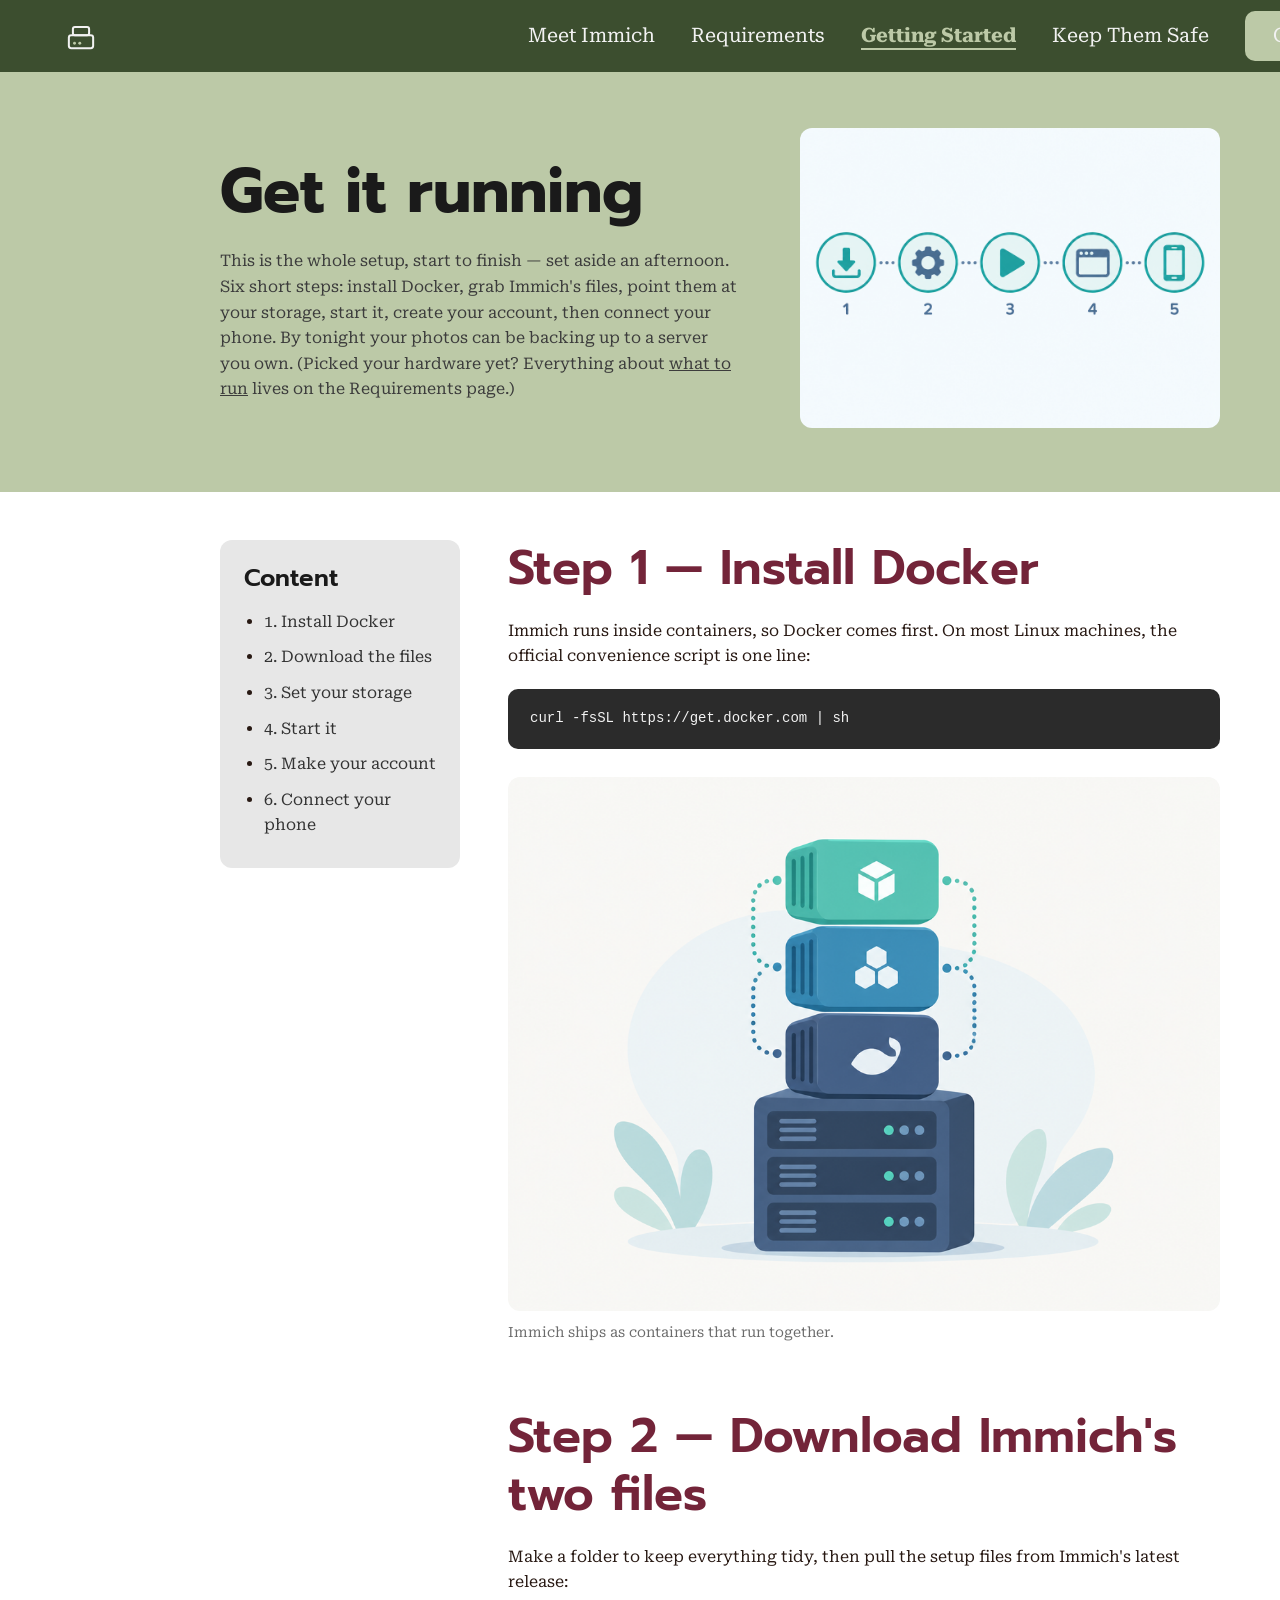
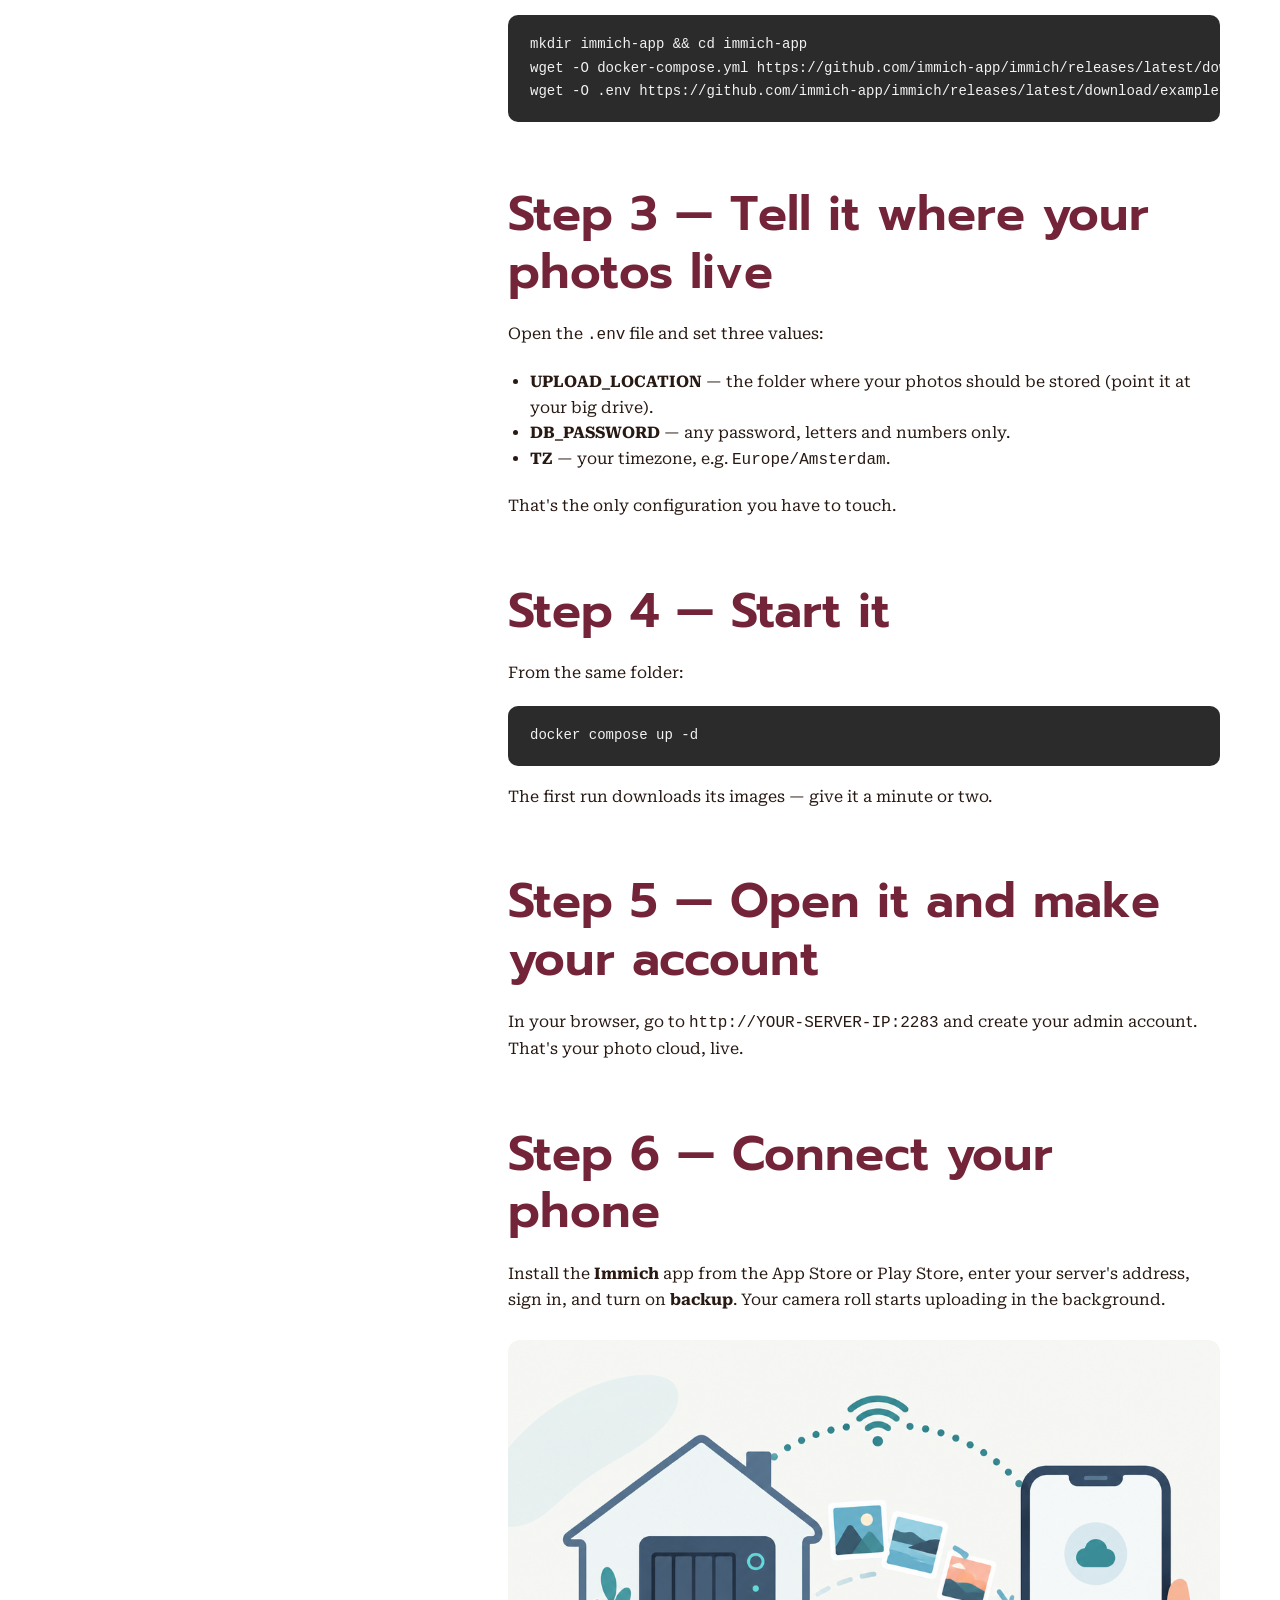
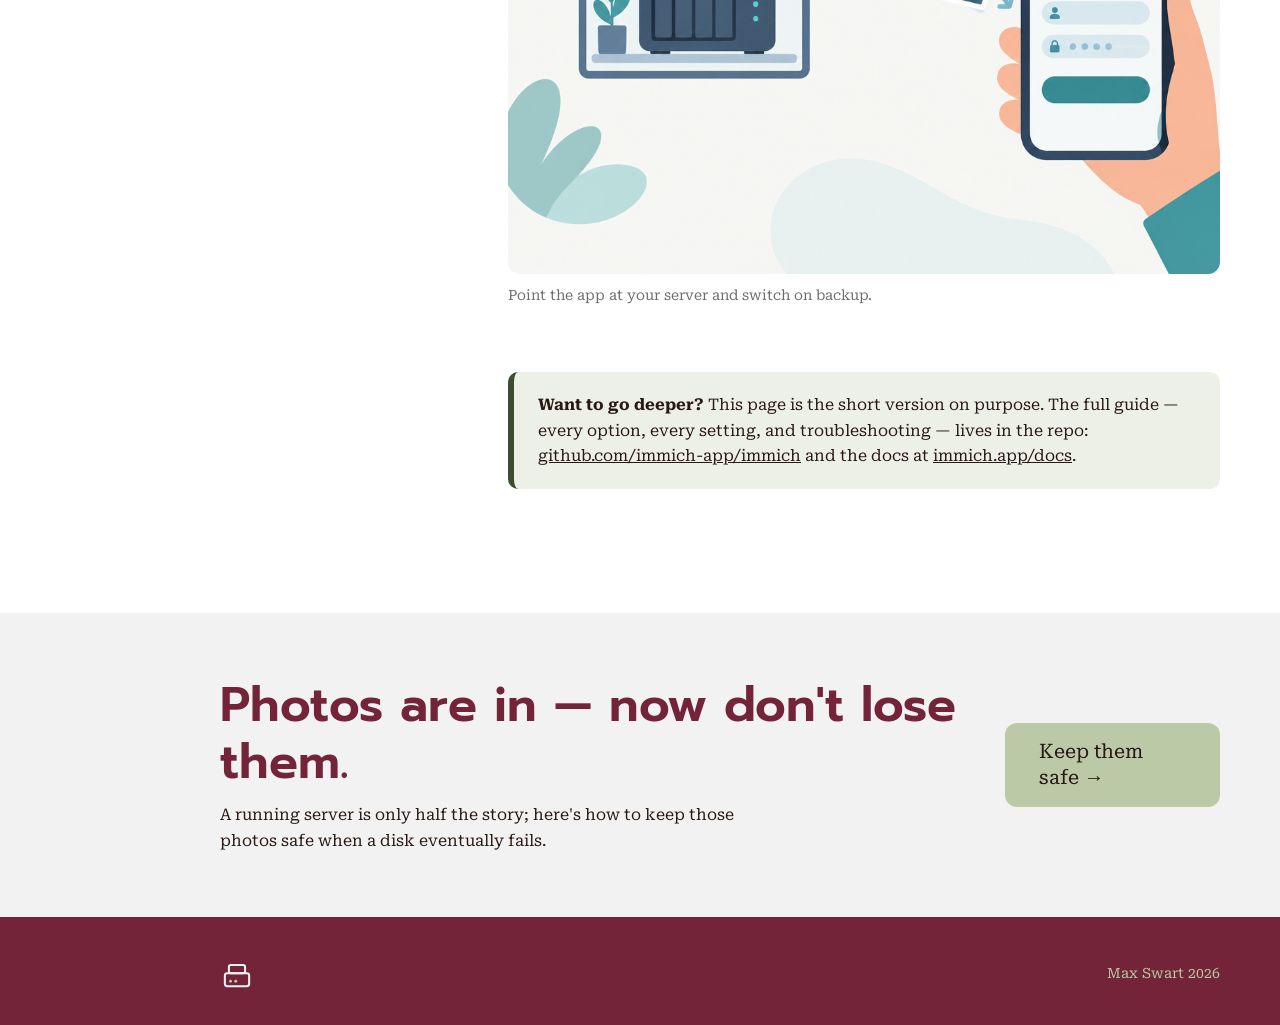
==== getting-started.html @ 0538d4b3 "Host It Yourself: six-page website mockup (HTML + CSS)" ====
<!DOCTYPE html>
<html lang="en">
<head>
  <meta charset="UTF-8" />
  <meta name="viewport" content="width=1440" />
  <title>Getting Started — Host It Yourself</title>
  <link rel="preconnect" href="https://fonts.googleapis.com" />
  <link rel="preconnect" href="https://fonts.gstatic.com" crossorigin />
  <link href="https://fonts.googleapis.com/css2?family=Prompt:ital,wght@0,100;0,200;0,300;0,400;0,500;0,600;0,700;0,800;0,900;1,100;1,200;1,300;1,400;1,500;1,600;1,700;1,800;1,900&display=swap" rel="stylesheet" />
  <link href="https://fonts.googleapis.com/css2?family=Roboto+Serif:ital,opsz,wght@0,8..144,100..900;1,8..144,100..900&display=swap" rel="stylesheet" />
  <link rel="stylesheet" href="style.css" />
</head>
<body>
  <div class="page">

    <!-- ================= HEADER (detail: shorter, dark green) ================= -->
    <header class="site-header detail">
      <div class="header-inner">
        <a class="logo" href="index.html" aria-label="Host It Yourself — home">
          <svg width="34" height="34" viewBox="0 0 42 42" fill="none" aria-hidden="true">
            <rect x="6" y="20" width="30" height="16" rx="3" stroke="#F2F2F2" stroke-width="2.5"/>
            <rect x="11" y="10" width="20" height="10" rx="2.5" stroke="#F2F2F2" stroke-width="2.5"/>
            <circle cx="13" cy="30" r="1.8" fill="#BCC9A7"/>
            <circle cx="19.5" cy="30" r="1.8" fill="#BCC9A7"/>
          </svg>
        </a>
        <nav class="nav" aria-label="Primary">
          <a href="meet-immich.html">Meet Immich</a>
          <a href="requirements.html">Requirements</a>
          <a href="getting-started.html" class="active" aria-current="page">Getting Started</a>
          <a href="keep-them-safe.html">Keep Them Safe</a>
          <a class="btn btn-contact" href="contact.html">Contact</a>
        </nav>
      </div>
    </header>

    <!-- ================= HERO ================= -->
    <section class="detail-hero">
      <div class="detail-hero-inner">
        <div class="detail-hero-text">
          <h1>Get it running</h1>
          <p>This is the whole setup, start to finish — set aside an afternoon. Six short steps: install Docker, grab Immich's files, point them at your storage, start it, create your account, then connect your phone. By tonight your photos can be backing up to a server you own. (Picked your hardware yet? Everything about <a href="requirements.html"><u>what to run</u></a> lives on the Requirements page.)</p>
        </div>
        <div class="detail-hero-media">
          <img src="images/gs-01-step-flow.png" alt="Five numbered steps connected in a row: download, configure, start, open, connect a phone." />
        </div>
      </div>
    </section>

    <!-- ================= BODY: sticky Content + main ================= -->
    <section class="detail-body">
      <div class="detail-body-inner">

        <aside class="toc" aria-label="On this page">
          <p class="toc-title">Content</p>
          <ul>
            <li><a href="#step1">1. Install Docker</a></li>
            <li><a href="#step2">2. Download the files</a></li>
            <li><a href="#step3">3. Set your storage</a></li>
            <li><a href="#step4">4. Start it</a></li>
            <li><a href="#step5">5. Make your account</a></li>
            <li><a href="#step6">6. Connect your phone</a></li>
          </ul>
        </aside>

        <div class="content">
          <section id="step1">
            <h2>Step 1 — Install Docker</h2>
            <p>Immich runs inside containers, so Docker comes first. On most Linux machines, the official convenience script is one line:</p>
            <pre><code>curl -fsSL https://get.docker.com | sh</code></pre>
            <figure class="figure">
              <img src="images/gs-02-containers.png" alt="A stack of container boxes running on top of a server." />
              <figcaption>Immich ships as containers that run together.</figcaption>
            </figure>
          </section>

          <section id="step2">
            <h2>Step 2 — Download Immich's two files</h2>
            <p>Make a folder to keep everything tidy, then pull the setup files from Immich's latest release:</p>
            <pre><code>mkdir immich-app &amp;&amp; cd immich-app
wget -O docker-compose.yml https://github.com/immich-app/immich/releases/latest/download/docker-compose.yml
wget -O .env https://github.com/immich-app/immich/releases/latest/download/example.env</code></pre>
          </section>

          <section id="step3">
            <h2>Step 3 — Tell it where your photos live</h2>
            <p>Open the <code>.env</code> file and set three values:</p>
            <ul style="margin:0 0 20px 22px;">
              <li><strong>UPLOAD_LOCATION</strong> — the folder where your photos should be stored (point it at your big drive).</li>
              <li><strong>DB_PASSWORD</strong> — any password, letters and numbers only.</li>
              <li><strong>TZ</strong> — your timezone, e.g. <code>Europe/Amsterdam</code>.</li>
            </ul>
            <p>That's the only configuration you have to touch.</p>
          </section>

          <section id="step4">
            <h2>Step 4 — Start it</h2>
            <p>From the same folder:</p>
            <pre><code>docker compose up -d</code></pre>
            <p>The first run downloads its images — give it a minute or two.</p>
          </section>

          <section id="step5">
            <h2>Step 5 — Open it and make your account</h2>
            <p>In your browser, go to <code>http://YOUR-SERVER-IP:2283</code> and create your admin account. That's your photo cloud, live.</p>
          </section>

          <section id="step6">
            <h2>Step 6 — Connect your phone</h2>
            <p>Install the <strong>Immich</strong> app from the App Store or Play Store, enter your server's address, sign in, and turn on <strong>backup</strong>. Your camera roll starts uploading in the background.</p>
            <figure class="figure">
              <img src="images/gs-03-connect-phone.png" alt="A phone logging in to a home server, with photos syncing back to the phone." />
              <figcaption>Point the app at your server and switch on backup.</figcaption>
            </figure>
          </section>

          <div class="callout">
            <p><strong>Want to go deeper?</strong> This page is the short version on purpose. The full guide — every option, every setting, and troubleshooting — lives in the repo: <a href="https://github.com/immich-app/immich"><u>github.com/immich-app/immich</u></a> and the docs at <a href="https://immich.app/docs"><u>immich.app/docs</u></a>.</p>
          </div>
        </div>

      </div>
    </section>

    <!-- ================= CLOSING CTA ================= -->
    <section class="cta-band">
      <div class="cta-band-inner">
        <div>
          <h2>Photos are in — now don't lose them.</h2>
          <p>A running server is only half the story; here's how to keep those photos safe when a disk eventually fails.</p>
        </div>
        <a class="btn btn-primary" href="keep-them-safe.html">Keep them safe →</a>
      </div>
    </section>

    <!-- ================= FOOTER ================= -->
    <footer class="site-footer">
      <div class="footer-inner">
        <a class="logo" href="index.html" aria-label="Host It Yourself — home">
          <svg width="34" height="34" viewBox="0 0 42 42" fill="none" aria-hidden="true">
            <rect x="6" y="20" width="30" height="16" rx="3" stroke="#F2F2F2" stroke-width="2.5"/>
            <rect x="11" y="10" width="20" height="10" rx="2.5" stroke="#F2F2F2" stroke-width="2.5"/>
            <circle cx="13" cy="30" r="1.8" fill="#BCC9A7"/>
            <circle cx="19.5" cy="30" r="1.8" fill="#BCC9A7"/>
          </svg>
        </a>
        <p class="small footer-copy">Max Swart 2026</p>
      </div>
    </footer>

  </div>
</body>
</html>
---- style.css ----
/* =========================================================================
   Host It Yourself — site styles
   Desktop only · fixed 1440px · NOT responsive (by request)
   Palette from Max's Figma mockup · Fonts: Prompt (headings) + Roboto Serif
   ========================================================================= */

:root {
  --primary:        #732439; /* Primary Colour          — hero, footer             */
  --secondary:      #3C4E2F; /* Secondary Colour        — dark band, detail header  */
  --text-secondary: #BCC9A7; /* Text Secondary Colour   — buttons, sage hero band   */
  --bg:             #F2F2F2; /* Background Colour                                  */
  --bright-text:    #734636; /* Bright Text Colour                                 */
  --text:           #281913; /* Text Colour                                        */

  --sage:           #BCC9A7; /* detail-page hero band (from Max's example)         */
  --ink:            #1A1A1A;

  --font-head: "Prompt", sans-serif;
  --font-body: "Roboto Serif", serif;
}

* { box-sizing: border-box; margin: 0; padding: 0; }

html { font-size: 16px; }

body {
  background: var(--bg);
  color: var(--text);
  font-family: var(--font-body);
  font-size: 16px;
  line-height: 160%;
  -webkit-font-smoothing: antialiased;
}

.page { width: 1440px; margin: 0 auto; background: var(--bg); }

/* ---------- Type scale (exactly as specified) ---------- */
h1 { font-family: var(--font-head); font-size: 3.875rem; line-height: 120%; font-weight: 700; }
h2 { font-family: var(--font-head); font-size: 3rem;     line-height: 120%; font-weight: 600; }
h3 { font-family: var(--font-head); font-size: 2.5rem;   line-height: 120%; font-weight: 600; }

.small { font-size: 0.875rem; line-height: 170%; }
.large { font-size: 20px;     line-height: 160%; }
p      { font-size: 16px;     line-height: 160%; }

a { text-decoration: none; color: inherit; }
img { display: block; }

/* ---------- Buttons ---------- */
.btn {
  display: inline-block;
  font-family: var(--font-body);
  border-radius: 10px;
  transition: opacity .15s ease;
}
.btn:hover { opacity: .88; }

.btn-contact {
  background: var(--text-secondary);
  color: var(--text);
  font-size: 20px;
  padding: 12px 28px;
}

.btn-primary {
  background: var(--text-secondary);
  color: var(--text);
  font-size: 20px;
  padding: 16px 34px;
  border-radius: 12px;
}

/* ================= HEADER ================= */
.site-header { background: var(--primary); }
.header-inner {
  height: 112px;
  padding: 0 64px;
  display: flex;
  align-items: center;
  justify-content: space-between;
}
.logo { display: flex; align-items: center; }

.nav { display: flex; align-items: center; gap: 36px; }
.nav a {
  color: #F2F2F2;
  font-family: var(--font-body);
  font-size: 20px;
}
.nav a:not(.btn):hover { color: var(--text-secondary); }
.nav a.active {
  color: var(--text-secondary);
  font-weight: 700;
  text-decoration: underline;
  text-underline-offset: 6px;
}

/* --- Detail-page header: shorter + a different colour --- */
.site-header.detail { background: var(--secondary); }
.site-header.detail .header-inner { height: 72px; }
.site-header.detail .nav a.active { color: var(--sage); }

/* ================= HOMEPAGE HERO ================= */
.hero { background: var(--primary); padding: 80px 0 96px; }
.hero-inner {
  width: 1000px;
  margin: 0 auto;
  display: flex;
  align-items: center;
  gap: 72px;
}
.hero-text { flex: 1 1 auto; }
.hero h1 { color: #FFFFFF; margin-bottom: 28px; }
.hero-lead {
  color: #EDE6E6;
  font-size: 20px;
  line-height: 160%;
  max-width: 560px;
  margin-bottom: 40px;
}
.hero-media { flex: 0 0 400px; }
.hero-media img {
  width: 400px;
  height: 380px;
  object-fit: cover;
  border-radius: 16px;
}

/* ================= DETAIL-PAGE HERO ================= */
.detail-hero { background: var(--sage); padding: 56px 0 64px; }
.detail-hero-inner {
  width: 1000px;
  margin: 0 auto;
  display: flex;
  align-items: center;
  gap: 56px;
}
.detail-hero-text { flex: 1 1 auto; }
.detail-hero h1 { color: var(--ink); margin-bottom: 20px; }
.detail-hero p {
  color: #3C3C3C;
  font-size: 16px;
  line-height: 160%;
  max-width: 520px;
}
.detail-hero-media { flex: 0 0 420px; }
.detail-hero-media img {
  width: 420px;
  height: 300px;
  object-fit: cover;
  border-radius: 12px;
}

/* ================= GENERIC SECTIONS ================= */
.section { padding: 96px 0; }
.section-inner { width: 1000px; margin: 0 auto; }

.section-light { background: var(--bg); }
.section-light h2 { color: var(--primary); margin-bottom: 28px; }
.section-light p  { color: var(--text); }

.section-dark { background: var(--secondary); }
.section-dark h2 { color: #F2F2F2; margin-bottom: 28px; }
.section-dark p  { color: #E7EADD; }

.section-bg { background: var(--bg); }

.center { text-align: center; margin-bottom: 56px; }

/* two-column (alternating rows) */
.two-col { display: flex; align-items: center; gap: 72px; }
.two-col .col-text { flex: 1 1 auto; }
.two-col .col-media { flex: 0 0 400px; }
.two-col .col-media img {
  width: 400px;
  height: 320px;
  object-fit: cover;
  border-radius: 16px;
}

/* ================= TRUST STRIP ================= */
.trust-strip { background: var(--primary); color: var(--text-secondary); }
.trust-inner {
  width: 1000px;
  margin: 0 auto;
  padding: 28px 0;
  display: flex;
  align-items: center;
  justify-content: center;
  gap: 20px;
  font-size: 20px;
  line-height: 160%;
}
.trust-inner .dot { color: var(--text-secondary); opacity: .6; }

/* ================= JOURNEY CARDS (home) ================= */
/* equal-width cards, horizontally scrollable inside their container */
.journey {
  display: flex;
  gap: 24px;
  overflow-x: auto;
  scroll-snap-type: x mandatory;
  padding-bottom: 12px;
}
.journey::-webkit-scrollbar { height: 8px; }
.journey::-webkit-scrollbar-thumb { background: #C9C9C9; border-radius: 8px; }

.card {
  flex: 0 0 300px;
  width: 300px;
  scroll-snap-align: start;
  background: #FFFFFF;
  border: 1px solid #E3E3E3;
  border-radius: 16px;
  padding: 28px 24px 24px;
  display: flex;
  flex-direction: column;
  transition: transform .15s ease, box-shadow .15s ease;
}
.card:hover { transform: translateY(-4px); box-shadow: 0 10px 26px rgba(40,25,19,.12); }
.card h3 { color: var(--primary); }
.card-q {
  font-family: var(--font-body);
  color: var(--bright-text);
  font-size: 16px;
  line-height: 160%;
  margin: 8px 0 12px;
}
.card .small { color: var(--text); flex: 1 1 auto; }
.card-link { margin-top: 16px; color: var(--secondary); font-size: 16px; line-height: 160%; font-weight: 600; }

/* ================= DETAIL-PAGE BODY (sticky TOC) ================= */
.detail-body { background: #FFFFFF; padding: 48px 0 96px; }
.detail-body-inner {
  width: 1000px;
  margin: 0 auto;
  display: flex;
  align-items: flex-start;
  gap: 48px;
}

.toc {
  flex: 0 0 240px;
  position: sticky;          /* stays on the page while the content scrolls */
  top: 32px;
  background: #E7E7E7;
  border-radius: 12px;
  padding: 24px 24px 20px;
}
.toc-title {
  font-family: var(--font-head);
  font-size: 1.5rem;
  line-height: 120%;
  font-weight: 600;
  color: var(--ink);
  margin-bottom: 16px;
}
.toc ul { list-style: disc; padding-left: 20px; }
.toc li { margin-bottom: 10px; }
.toc a { font-size: 16px; line-height: 160%; color: #333333; }
.toc a:hover { color: var(--primary); text-decoration: underline; }

.content { flex: 1 1 auto; min-width: 0; }
.content section { margin-bottom: 64px; scroll-margin-top: 32px; }
.content h2 { color: var(--primary); margin-bottom: 20px; }
.content p { color: var(--text); margin-bottom: 20px; }
.content .figure { margin: 28px 0; }
.content .figure img { width: 100%; height: auto; border-radius: 12px; }
.content .figure figcaption {
  font-size: 0.875rem;
  line-height: 170%;
  color: #6B6B6B;
  margin-top: 10px;
}

/* code blocks (Getting Started) */
.content pre {
  background: #2B2B2B;
  color: #F2F2F2;
  font-family: "SFMono-Regular", Menlo, Consolas, monospace;
  font-size: 0.875rem;
  line-height: 170%;
  padding: 18px 22px;
  border-radius: 10px;
  overflow-x: auto;
  margin: 18px 0;
}
.content code { font-family: "SFMono-Regular", Menlo, Consolas, monospace; }

/* callout / aside */
.callout {
  background: #EDF0E6;
  border-left: 6px solid var(--secondary);
  border-radius: 10px;
  padding: 20px 24px;
  margin: 28px 0;
}
.callout p { margin-bottom: 0; }

/* closing CTA band */
.cta-band { background: var(--bg); padding: 64px 0; }
.cta-band-inner {
  width: 1000px;
  margin: 0 auto;
  display: flex;
  align-items: center;
  justify-content: space-between;
  gap: 40px;
}
.cta-band h2 { color: var(--primary); margin-bottom: 10px; }
.cta-band p { color: var(--text); max-width: 560px; }

/* ================= FOOTER ================= */
.site-footer { background: var(--primary); }
.footer-inner {
  width: 1000px;
  margin: 0 auto;
  padding: 40px 0;
  display: flex;
  align-items: center;
  justify-content: space-between;
}
.footer-copy { color: var(--text-secondary); }
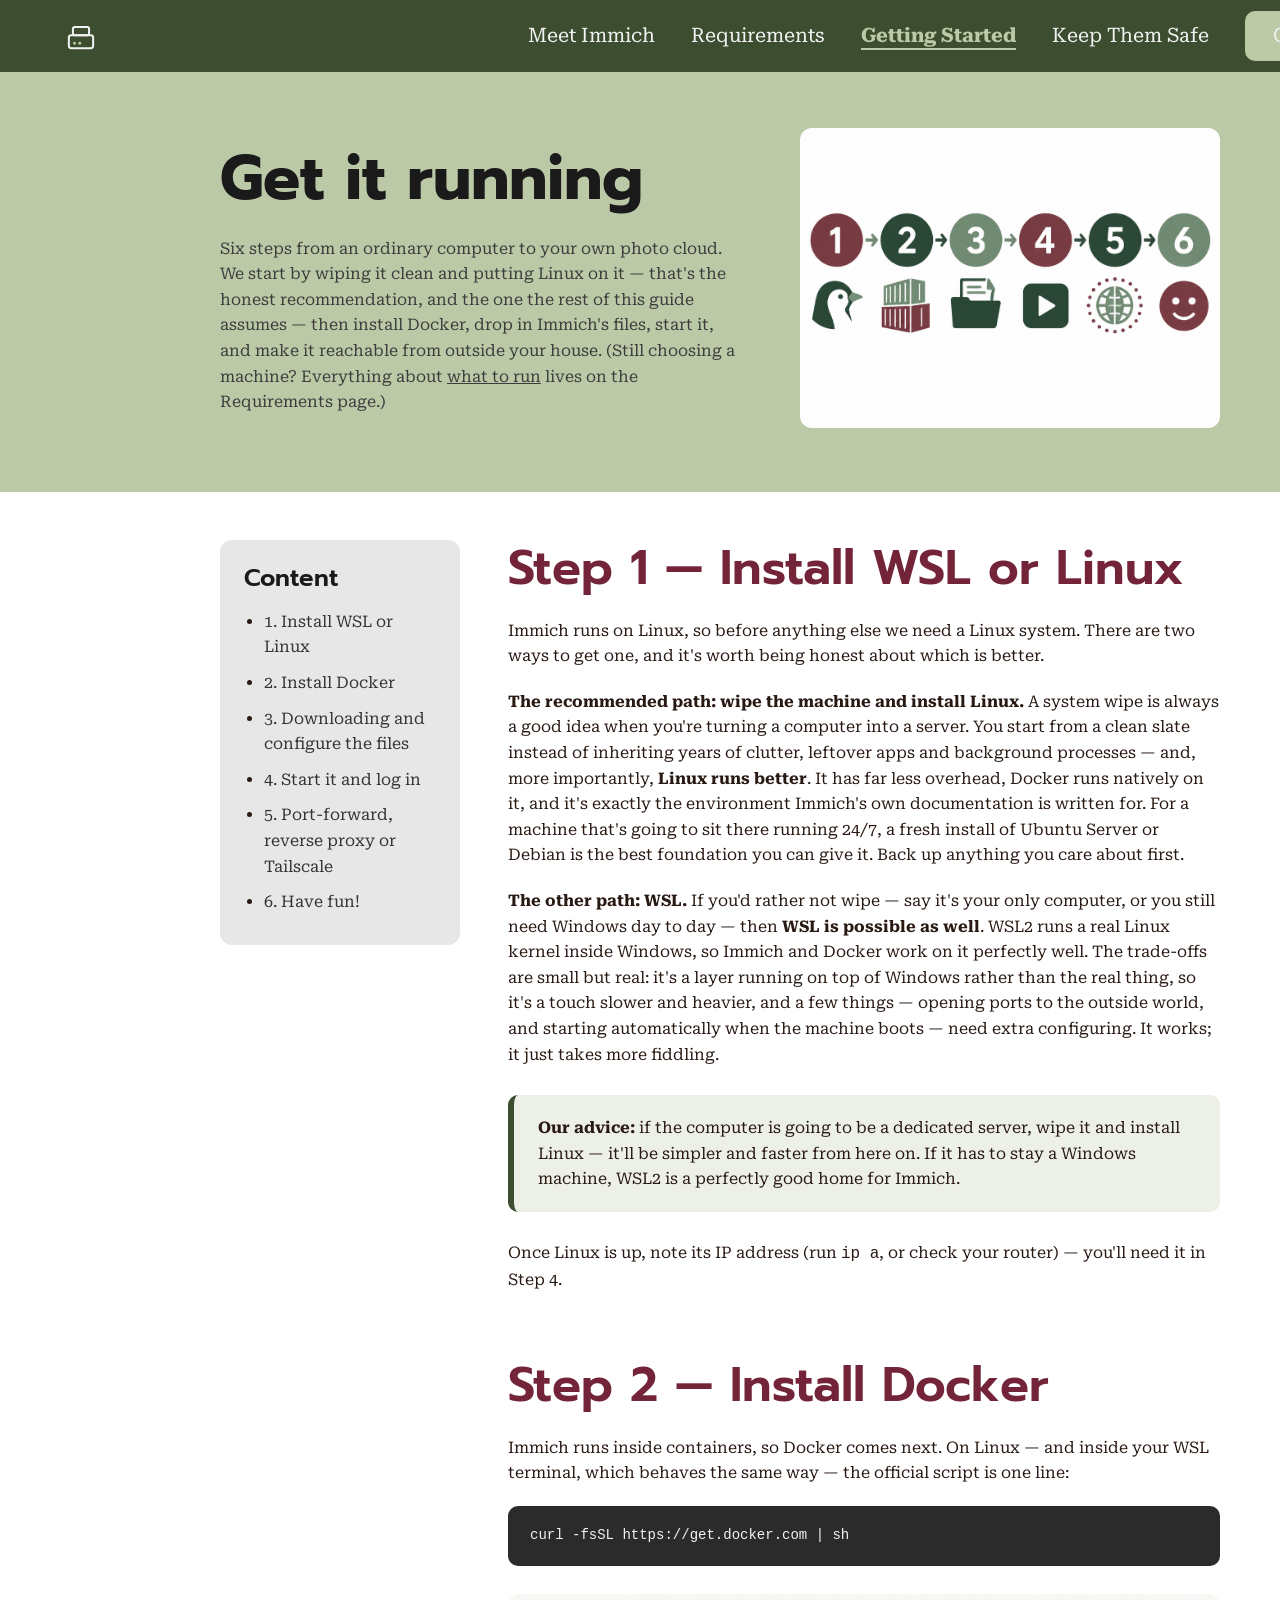
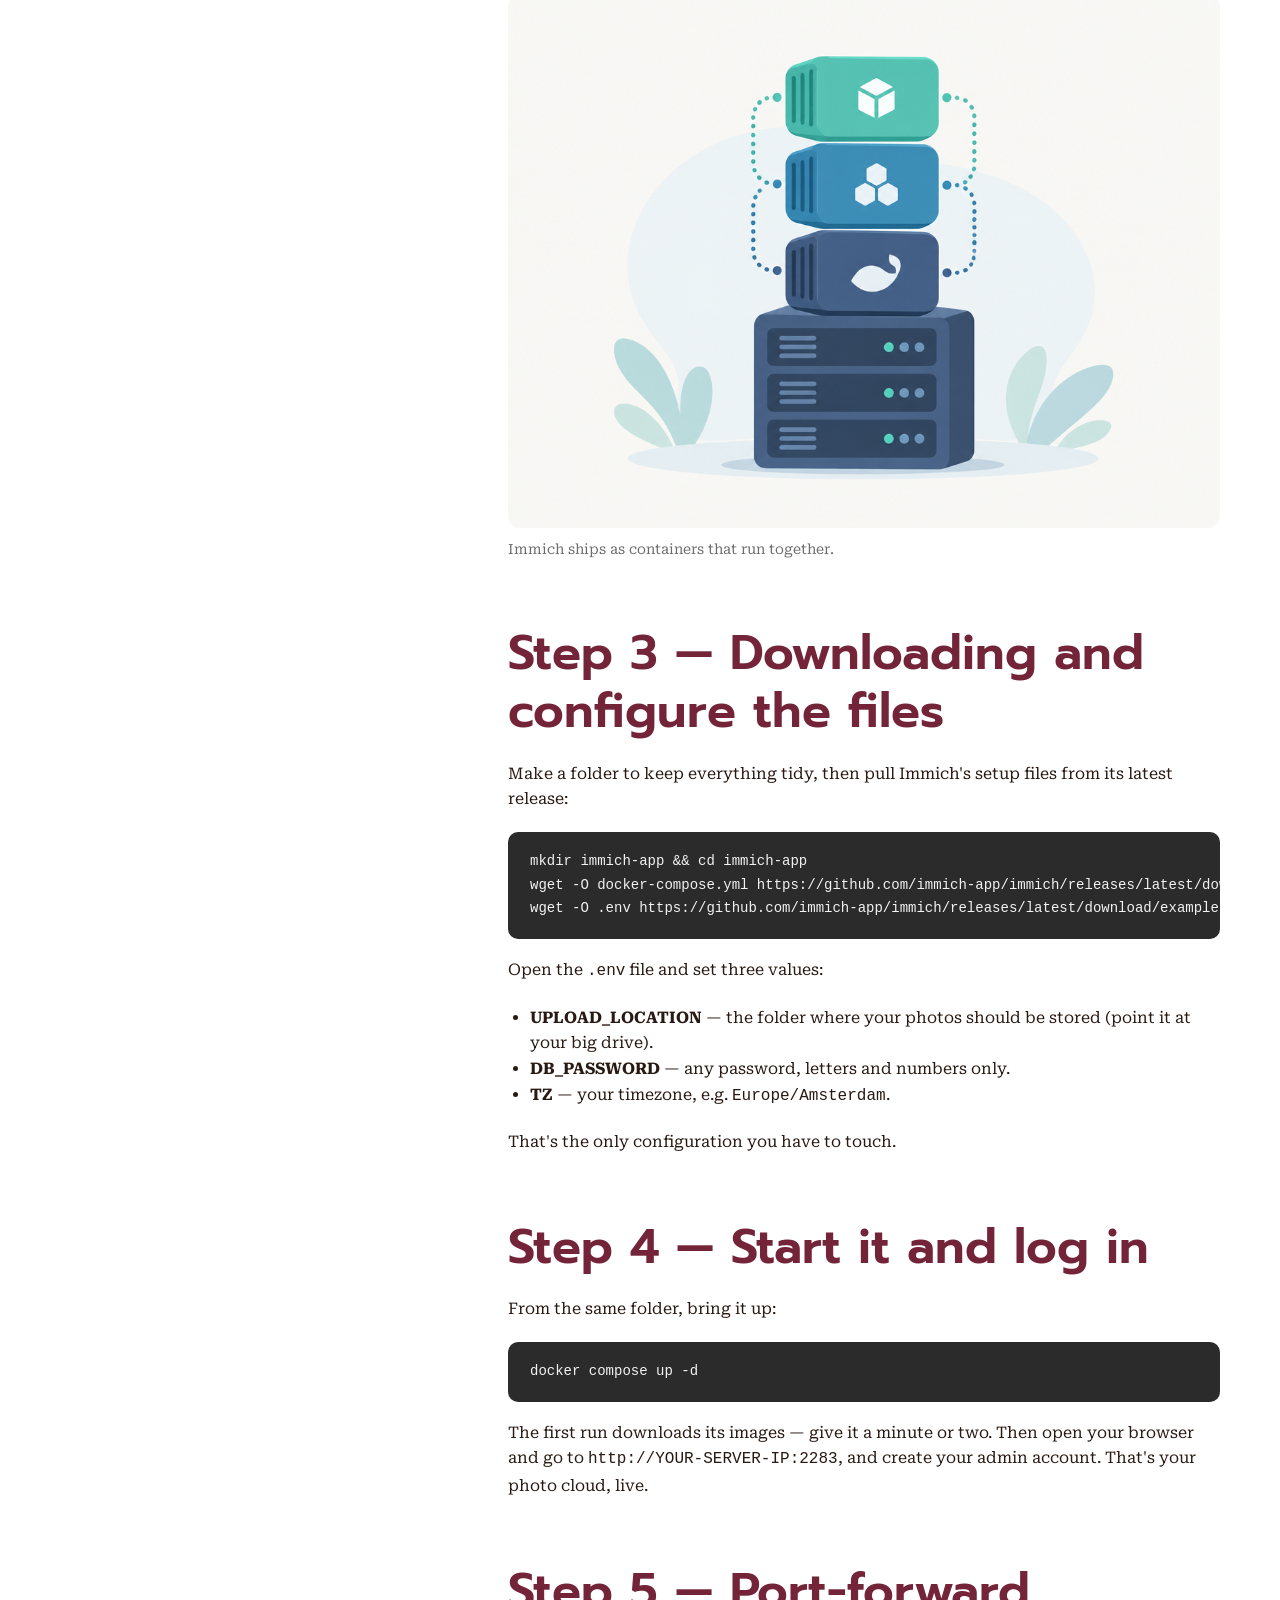
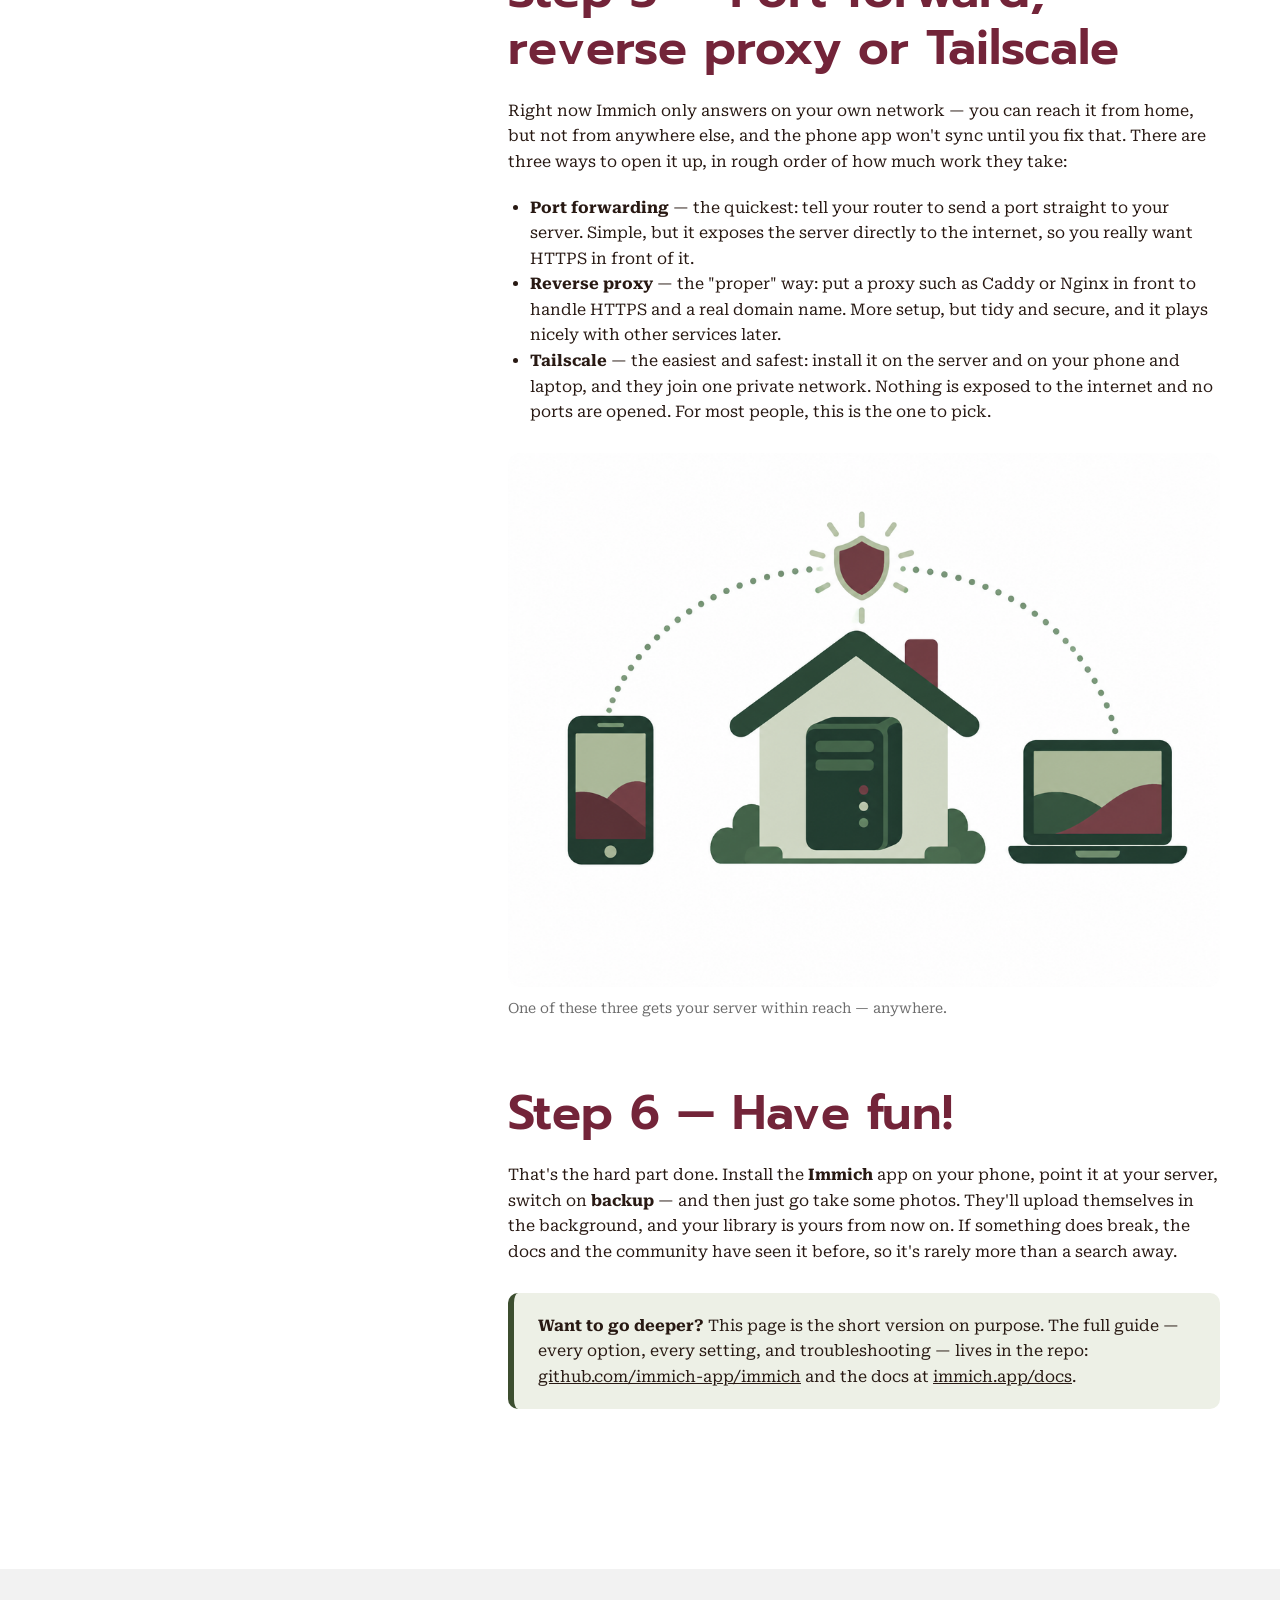
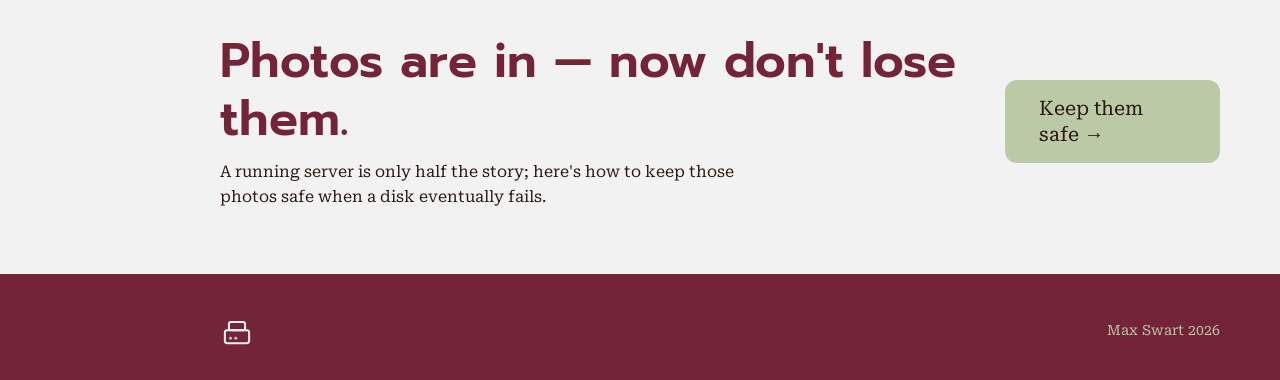
==== commit 21f8b6ca: "Getting Started: restructure into six steps (WSL/Linux, Docker, files, start, remote access, have fu" ====
--- a/getting-started.html
+++ b/getting-started.html
@@ -39,10 +39,10 @@
       <div class="detail-hero-inner">
         <div class="detail-hero-text">
           <h1>Get it running</h1>
-          <p>This is the whole setup, start to finish — set aside an afternoon. Six short steps: install Docker, grab Immich's files, point them at your storage, start it, create your account, then connect your phone. By tonight your photos can be backing up to a server you own. (Picked your hardware yet? Everything about <a href="requirements.html"><u>what to run</u></a> lives on the Requirements page.)</p>
+          <p>Six steps from an ordinary computer to your own photo cloud. We start by wiping it clean and putting Linux on it — that's the honest recommendation, and the one the rest of this guide assumes — then install Docker, drop in Immich's files, start it, and make it reachable from outside your house. (Still choosing a machine? Everything about <a href="requirements.html"><u>what to run</u></a> lives on the Requirements page.)</p>
         </div>
         <div class="detail-hero-media">
-          <img src="images/gs-01-step-flow.png" alt="Five numbered steps connected in a row: download, configure, start, open, connect a phone." />
+          <img src="images/gs-01-step-flow.png" alt="Six numbered steps in a row, each with an icon: Linux, containers, files, play, a globe, and a smiley face." />
         </div>
       </div>
     </section>
@@ -54,19 +54,31 @@
         <aside class="toc" aria-label="On this page">
           <p class="toc-title">Content</p>
           <ul>
-            <li><a href="#step1">1. Install Docker</a></li>
-            <li><a href="#step2">2. Download the files</a></li>
-            <li><a href="#step3">3. Set your storage</a></li>
-            <li><a href="#step4">4. Start it</a></li>
-            <li><a href="#step5">5. Make your account</a></li>
-            <li><a href="#step6">6. Connect your phone</a></li>
+            <li><a href="#step1">1. Install WSL or Linux</a></li>
+            <li><a href="#step2">2. Install Docker</a></li>
+            <li><a href="#step3">3. Downloading and configure the files</a></li>
+            <li><a href="#step4">4. Start it and log in</a></li>
+            <li><a href="#step5">5. Port-forward, reverse proxy or Tailscale</a></li>
+            <li><a href="#step6">6. Have fun!</a></li>
           </ul>
         </aside>
 
         <div class="content">
+
           <section id="step1">
-            <h2>Step 1 — Install Docker</h2>
-            <p>Immich runs inside containers, so Docker comes first. On most Linux machines, the official convenience script is one line:</p>
+            <h2>Step 1 — Install WSL or Linux</h2>
+            <p>Immich runs on Linux, so before anything else we need a Linux system. There are two ways to get one, and it's worth being honest about which is better.</p>
+            <p><strong>The recommended path: wipe the machine and install Linux.</strong> A system wipe is always a good idea when you're turning a computer into a server. You start from a clean slate instead of inheriting years of clutter, leftover apps and background processes — and, more importantly, <strong>Linux runs better</strong>. It has far less overhead, Docker runs natively on it, and it's exactly the environment Immich's own documentation is written for. For a machine that's going to sit there running 24/7, a fresh install of Ubuntu Server or Debian is the best foundation you can give it. Back up anything you care about first.</p>
+            <p><strong>The other path: WSL.</strong> If you'd rather not wipe — say it's your only computer, or you still need Windows day to day — then <strong>WSL is possible as well</strong>. WSL2 runs a real Linux kernel inside Windows, so Immich and Docker work on it perfectly well. The trade-offs are small but real: it's a layer running on top of Windows rather than the real thing, so it's a touch slower and heavier, and a few things — opening ports to the outside world, and starting automatically when the machine boots — need extra configuring. It works; it just takes more fiddling.</p>
+            <div class="callout">
+              <p><strong>Our advice:</strong> if the computer is going to be a dedicated server, wipe it and install Linux — it'll be simpler and faster from here on. If it has to stay a Windows machine, WSL2 is a perfectly good home for Immich.</p>
+            </div>
+            <p>Once Linux is up, note its IP address (run <code>ip a</code>, or check your router) — you'll need it in Step 4.</p>
+          </section>
+
+          <section id="step2">
+            <h2>Step 2 — Install Docker</h2>
+            <p>Immich runs inside containers, so Docker comes next. On Linux — and inside your WSL terminal, which behaves the same way — the official script is one line:</p>
             <pre><code>curl -fsSL https://get.docker.com | sh</code></pre>
             <figure class="figure">
               <img src="images/gs-02-containers.png" alt="A stack of container boxes running on top of a server." />
@@ -74,16 +86,12 @@
             </figure>
           </section>
 
-          <section id="step2">
-            <h2>Step 2 — Download Immich's two files</h2>
-            <p>Make a folder to keep everything tidy, then pull the setup files from Immich's latest release:</p>
+          <section id="step3">
+            <h2>Step 3 — Downloading and configure the files</h2>
+            <p>Make a folder to keep everything tidy, then pull Immich's setup files from its latest release:</p>
             <pre><code>mkdir immich-app &amp;&amp; cd immich-app
 wget -O docker-compose.yml https://github.com/immich-app/immich/releases/latest/download/docker-compose.yml
 wget -O .env https://github.com/immich-app/immich/releases/latest/download/example.env</code></pre>
-          </section>
-
-          <section id="step3">
-            <h2>Step 3 — Tell it where your photos live</h2>
             <p>Open the <code>.env</code> file and set three values:</p>
             <ul style="margin:0 0 20px 22px;">
               <li><strong>UPLOAD_LOCATION</strong> — the folder where your photos should be stored (point it at your big drive).</li>
@@ -94,29 +102,34 @@
           </section>
 
           <section id="step4">
-            <h2>Step 4 — Start it</h2>
-            <p>From the same folder:</p>
+            <h2>Step 4 — Start it and log in</h2>
+            <p>From the same folder, bring it up:</p>
             <pre><code>docker compose up -d</code></pre>
-            <p>The first run downloads its images — give it a minute or two.</p>
+            <p>The first run downloads its images — give it a minute or two. Then open your browser and go to <code>http://YOUR-SERVER-IP:2283</code>, and create your admin account. That's your photo cloud, live.</p>
           </section>
 
           <section id="step5">
-            <h2>Step 5 — Open it and make your account</h2>
-            <p>In your browser, go to <code>http://YOUR-SERVER-IP:2283</code> and create your admin account. That's your photo cloud, live.</p>
+            <h2>Step 5 — Port-forward, reverse proxy or Tailscale</h2>
+            <p>Right now Immich only answers on your own network — you can reach it from home, but not from anywhere else, and the phone app won't sync until you fix that. There are three ways to open it up, in rough order of how much work they take:</p>
+            <ul style="margin:0 0 20px 22px;">
+              <li><strong>Port forwarding</strong> — the quickest: tell your router to send a port straight to your server. Simple, but it exposes the server directly to the internet, so you really want HTTPS in front of it.</li>
+              <li><strong>Reverse proxy</strong> — the "proper" way: put a proxy such as Caddy or Nginx in front to handle HTTPS and a real domain name. More setup, but tidy and secure, and it plays nicely with other services later.</li>
+              <li><strong>Tailscale</strong> — the easiest and safest: install it on the server and on your phone and laptop, and they join one private network. Nothing is exposed to the internet and no ports are opened. For most people, this is the one to pick.</li>
+            </ul>
+            <figure class="figure">
+              <img src="images/gs-03-remote-access.png" alt="A phone and a laptop connecting through dotted lines to a shielded home server inside a house." />
+              <figcaption>One of these three gets your server within reach — anywhere.</figcaption>
+            </figure>
           </section>
 
           <section id="step6">
-            <h2>Step 6 — Connect your phone</h2>
-            <p>Install the <strong>Immich</strong> app from the App Store or Play Store, enter your server's address, sign in, and turn on <strong>backup</strong>. Your camera roll starts uploading in the background.</p>
-            <figure class="figure">
-              <img src="images/gs-03-connect-phone.png" alt="A phone logging in to a home server, with photos syncing back to the phone." />
-              <figcaption>Point the app at your server and switch on backup.</figcaption>
-            </figure>
+            <h2>Step 6 — Have fun!</h2>
+            <p>That's the hard part done. Install the <strong>Immich</strong> app on your phone, point it at your server, switch on <strong>backup</strong> — and then just go take some photos. They'll upload themselves in the background, and your library is yours from now on. If something does break, the docs and the community have seen it before, so it's rarely more than a search away.</p>
+            <div class="callout">
+              <p><strong>Want to go deeper?</strong> This page is the short version on purpose. The full guide — every option, every setting, and troubleshooting — lives in the repo: <a href="https://github.com/immich-app/immich"><u>github.com/immich-app/immich</u></a> and the docs at <a href="https://immich.app/docs"><u>immich.app/docs</u></a>.</p>
+            </div>
           </section>
 
-          <div class="callout">
-            <p><strong>Want to go deeper?</strong> This page is the short version on purpose. The full guide — every option, every setting, and troubleshooting — lives in the repo: <a href="https://github.com/immich-app/immich"><u>github.com/immich-app/immich</u></a> and the docs at <a href="https://immich.app/docs"><u>immich.app/docs</u></a>.</p>
-          </div>
         </div>
 
       </div>
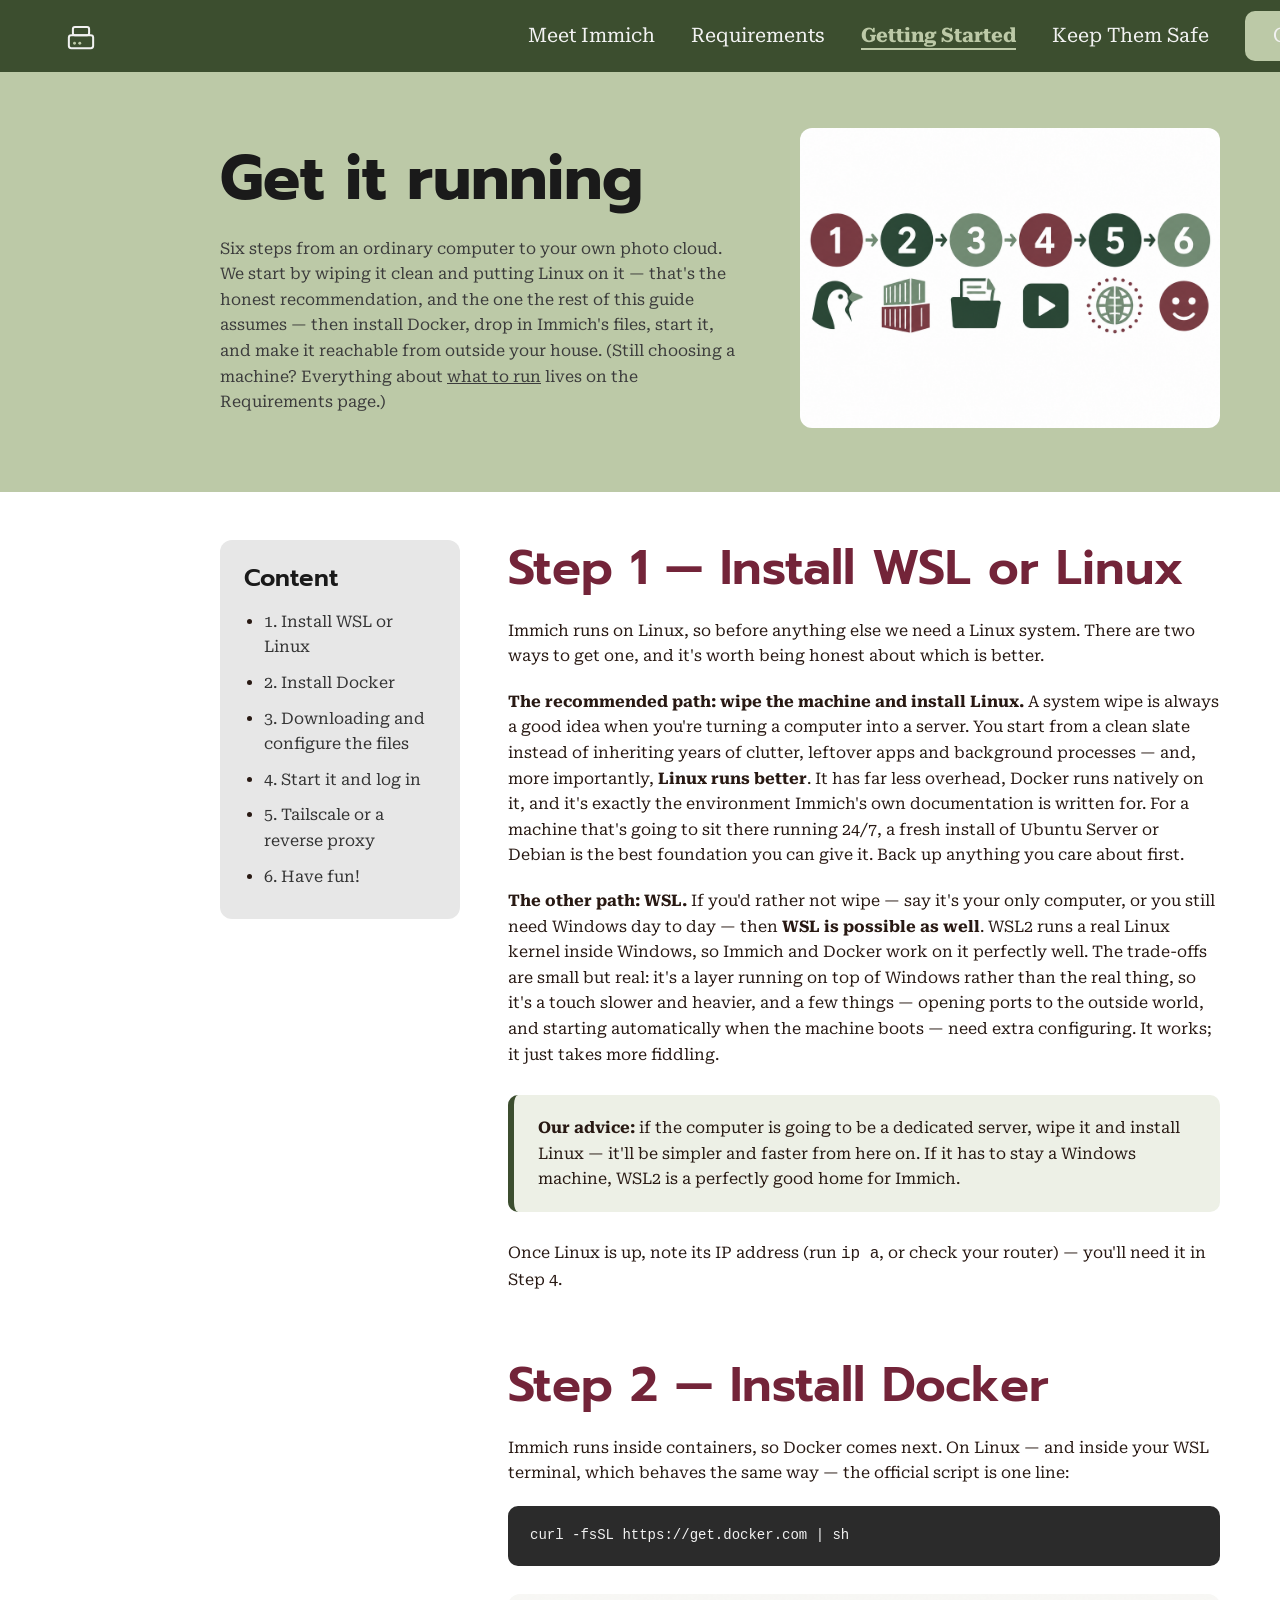
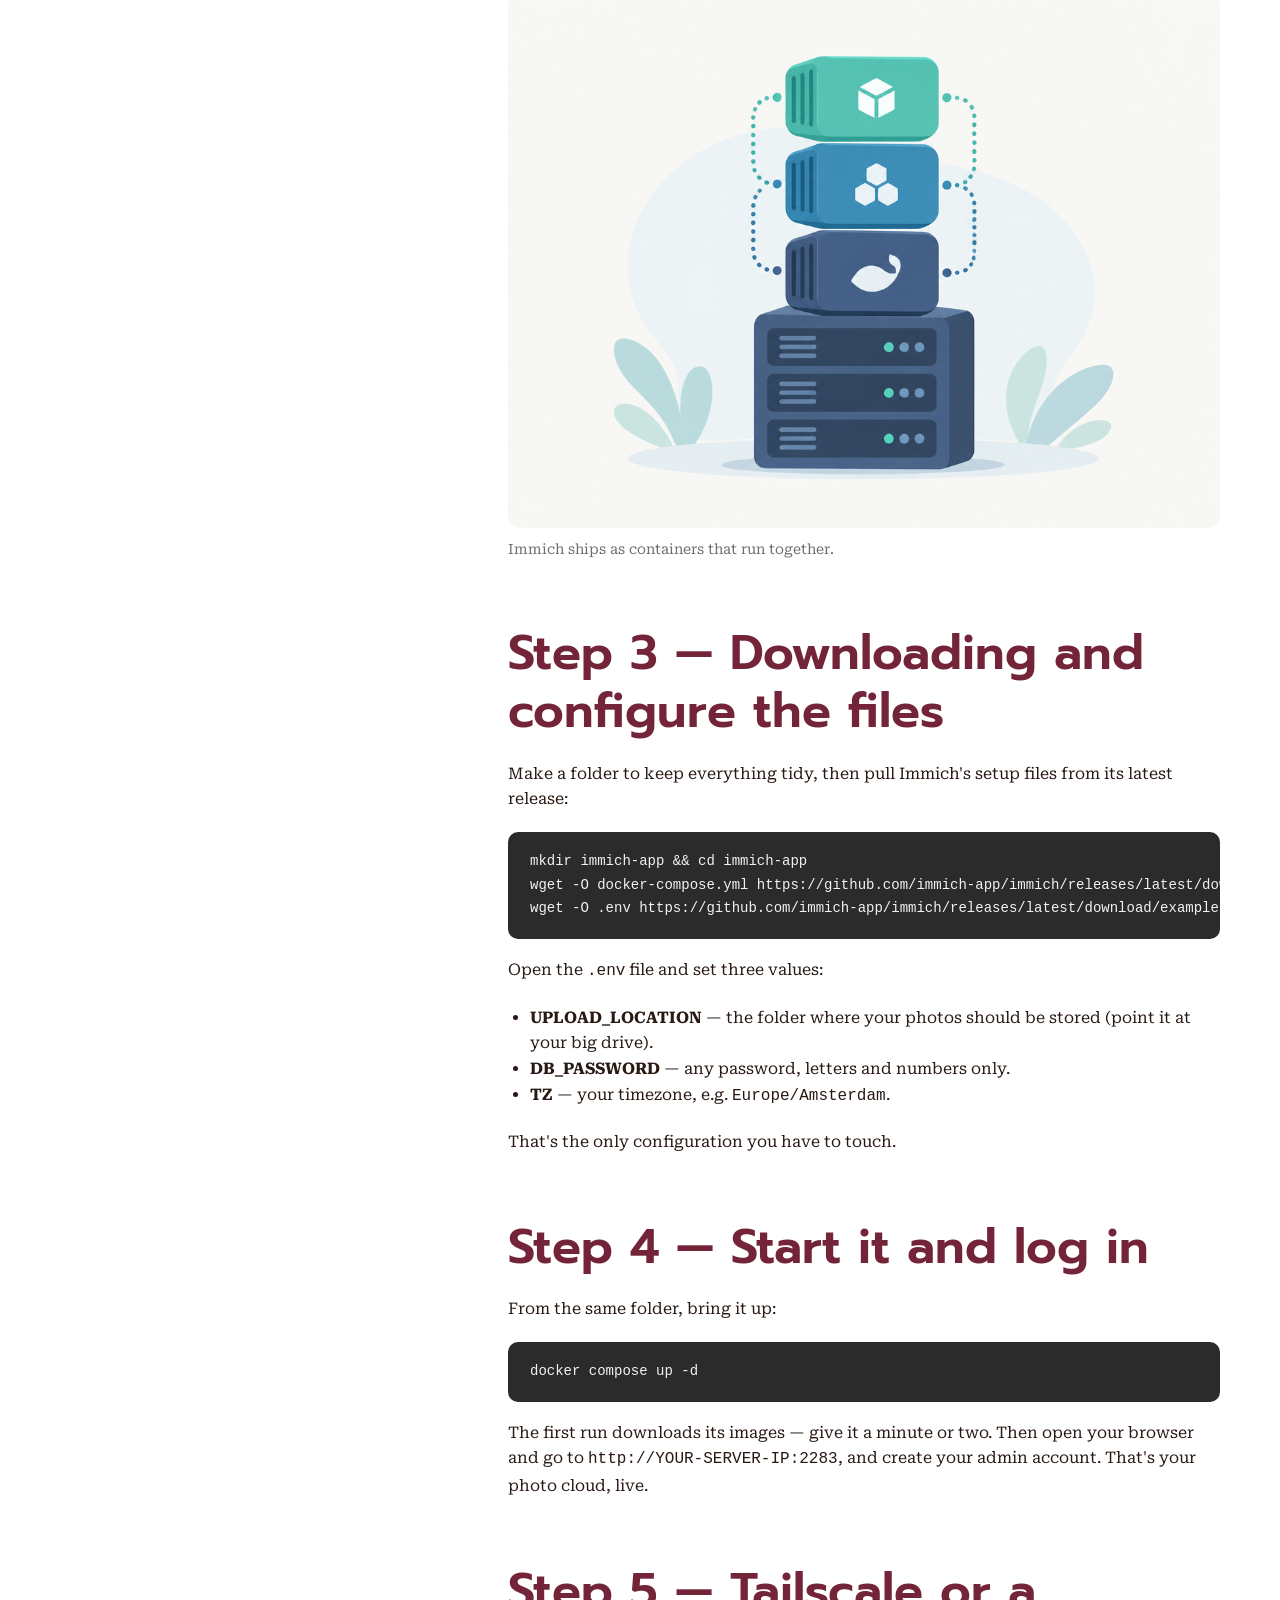
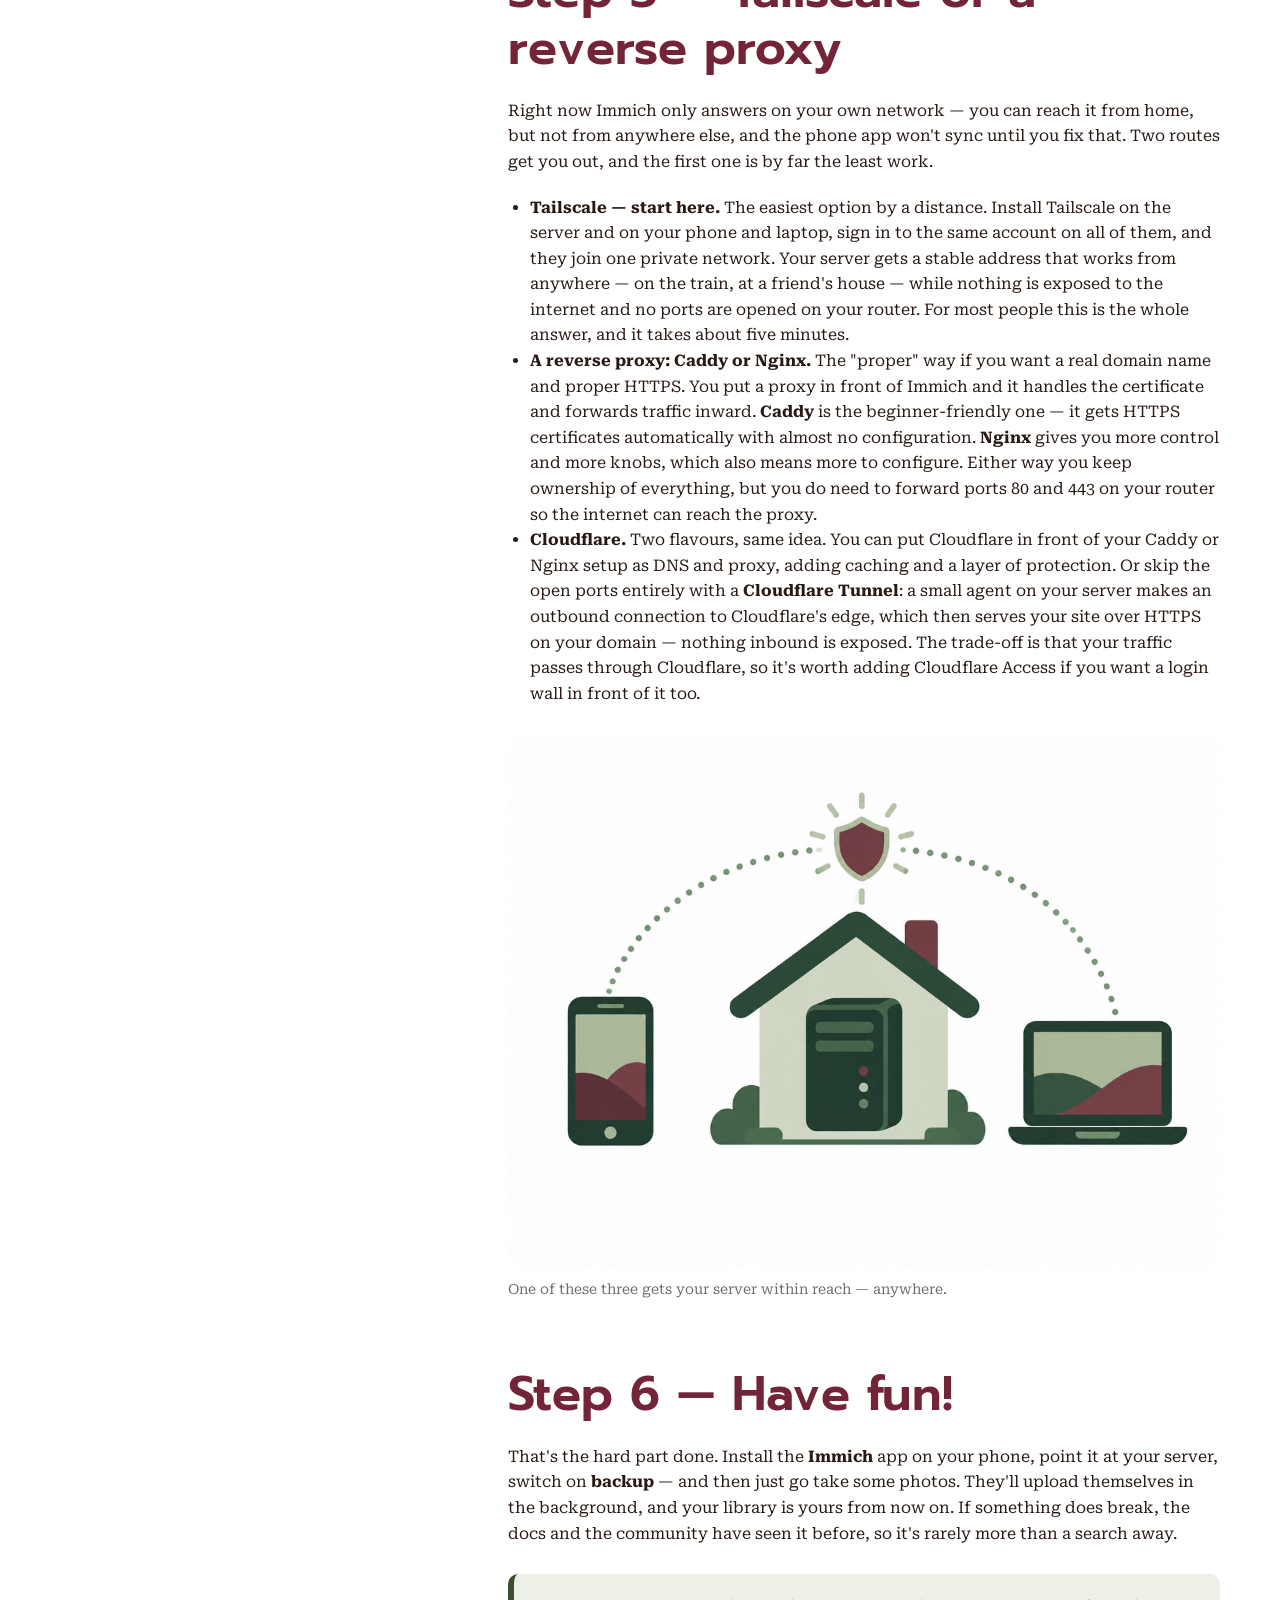
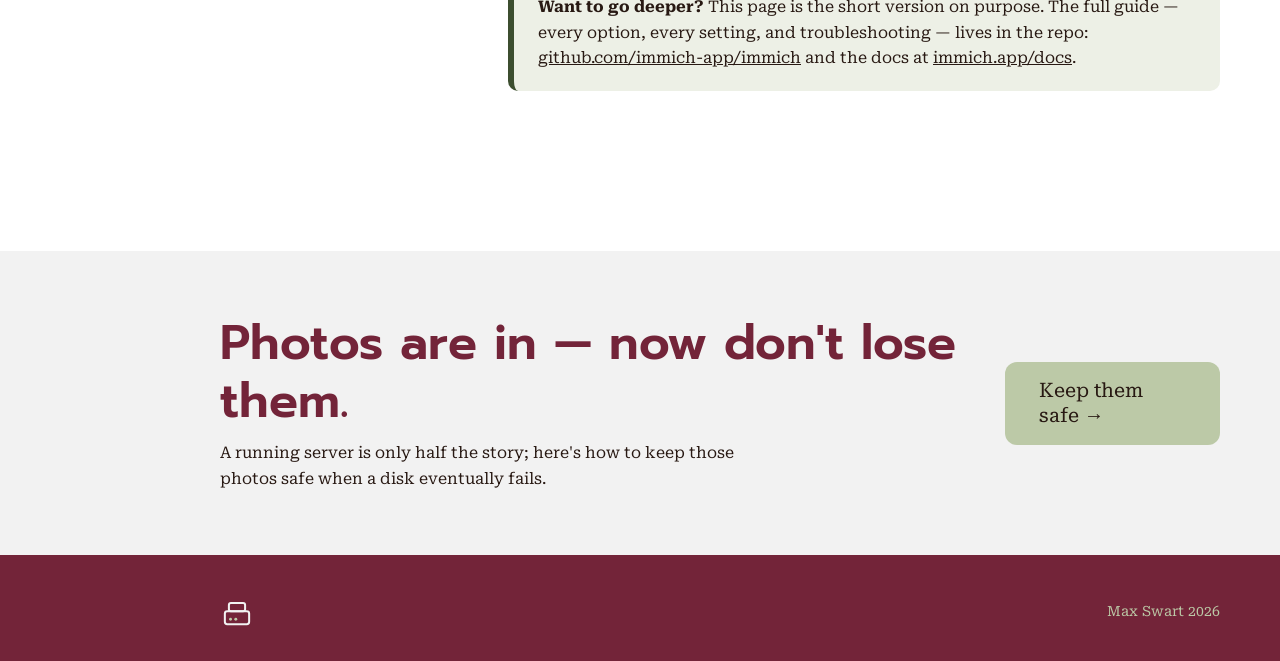
==== commit 62516b8b: "Getting Started step 5: Tailscale first, then reverse proxy (Caddy/Nginx) and Cloudflare" ====
--- a/getting-started.html
+++ b/getting-started.html
@@ -58,7 +58,7 @@
             <li><a href="#step2">2. Install Docker</a></li>
             <li><a href="#step3">3. Downloading and configure the files</a></li>
             <li><a href="#step4">4. Start it and log in</a></li>
-            <li><a href="#step5">5. Port-forward, reverse proxy or Tailscale</a></li>
+            <li><a href="#step5">5. Tailscale or a reverse proxy</a></li>
             <li><a href="#step6">6. Have fun!</a></li>
           </ul>
         </aside>
@@ -109,12 +109,12 @@
           </section>
 
           <section id="step5">
-            <h2>Step 5 — Port-forward, reverse proxy or Tailscale</h2>
-            <p>Right now Immich only answers on your own network — you can reach it from home, but not from anywhere else, and the phone app won't sync until you fix that. There are three ways to open it up, in rough order of how much work they take:</p>
+            <h2>Step 5 — Tailscale or a reverse proxy</h2>
+            <p>Right now Immich only answers on your own network — you can reach it from home, but not from anywhere else, and the phone app won't sync until you fix that. Two routes get you out, and the first one is by far the least work.</p>
             <ul style="margin:0 0 20px 22px;">
-              <li><strong>Port forwarding</strong> — the quickest: tell your router to send a port straight to your server. Simple, but it exposes the server directly to the internet, so you really want HTTPS in front of it.</li>
-              <li><strong>Reverse proxy</strong> — the "proper" way: put a proxy such as Caddy or Nginx in front to handle HTTPS and a real domain name. More setup, but tidy and secure, and it plays nicely with other services later.</li>
-              <li><strong>Tailscale</strong> — the easiest and safest: install it on the server and on your phone and laptop, and they join one private network. Nothing is exposed to the internet and no ports are opened. For most people, this is the one to pick.</li>
+              <li><strong>Tailscale — start here.</strong> The easiest option by a distance. Install Tailscale on the server and on your phone and laptop, sign in to the same account on all of them, and they join one private network. Your server gets a stable address that works from anywhere — on the train, at a friend's house — while nothing is exposed to the internet and no ports are opened on your router. For most people this is the whole answer, and it takes about five minutes.</li>
+              <li><strong>A reverse proxy: Caddy or Nginx.</strong> The "proper" way if you want a real domain name and proper HTTPS. You put a proxy in front of Immich and it handles the certificate and forwards traffic inward. <strong>Caddy</strong> is the beginner-friendly one — it gets HTTPS certificates automatically with almost no configuration. <strong>Nginx</strong> gives you more control and more knobs, which also means more to configure. Either way you keep ownership of everything, but you do need to forward ports 80 and 443 on your router so the internet can reach the proxy.</li>
+              <li><strong>Cloudflare.</strong> Two flavours, same idea. You can put Cloudflare in front of your Caddy or Nginx setup as DNS and proxy, adding caching and a layer of protection. Or skip the open ports entirely with a <strong>Cloudflare Tunnel</strong>: a small agent on your server makes an outbound connection to Cloudflare's edge, which then serves your site over HTTPS on your domain — nothing inbound is exposed. The trade-off is that your traffic passes through Cloudflare, so it's worth adding Cloudflare Access if you want a login wall in front of it too.</li>
             </ul>
             <figure class="figure">
               <img src="images/gs-03-remote-access.png" alt="A phone and a laptop connecting through dotted lines to a shielded home server inside a house." />
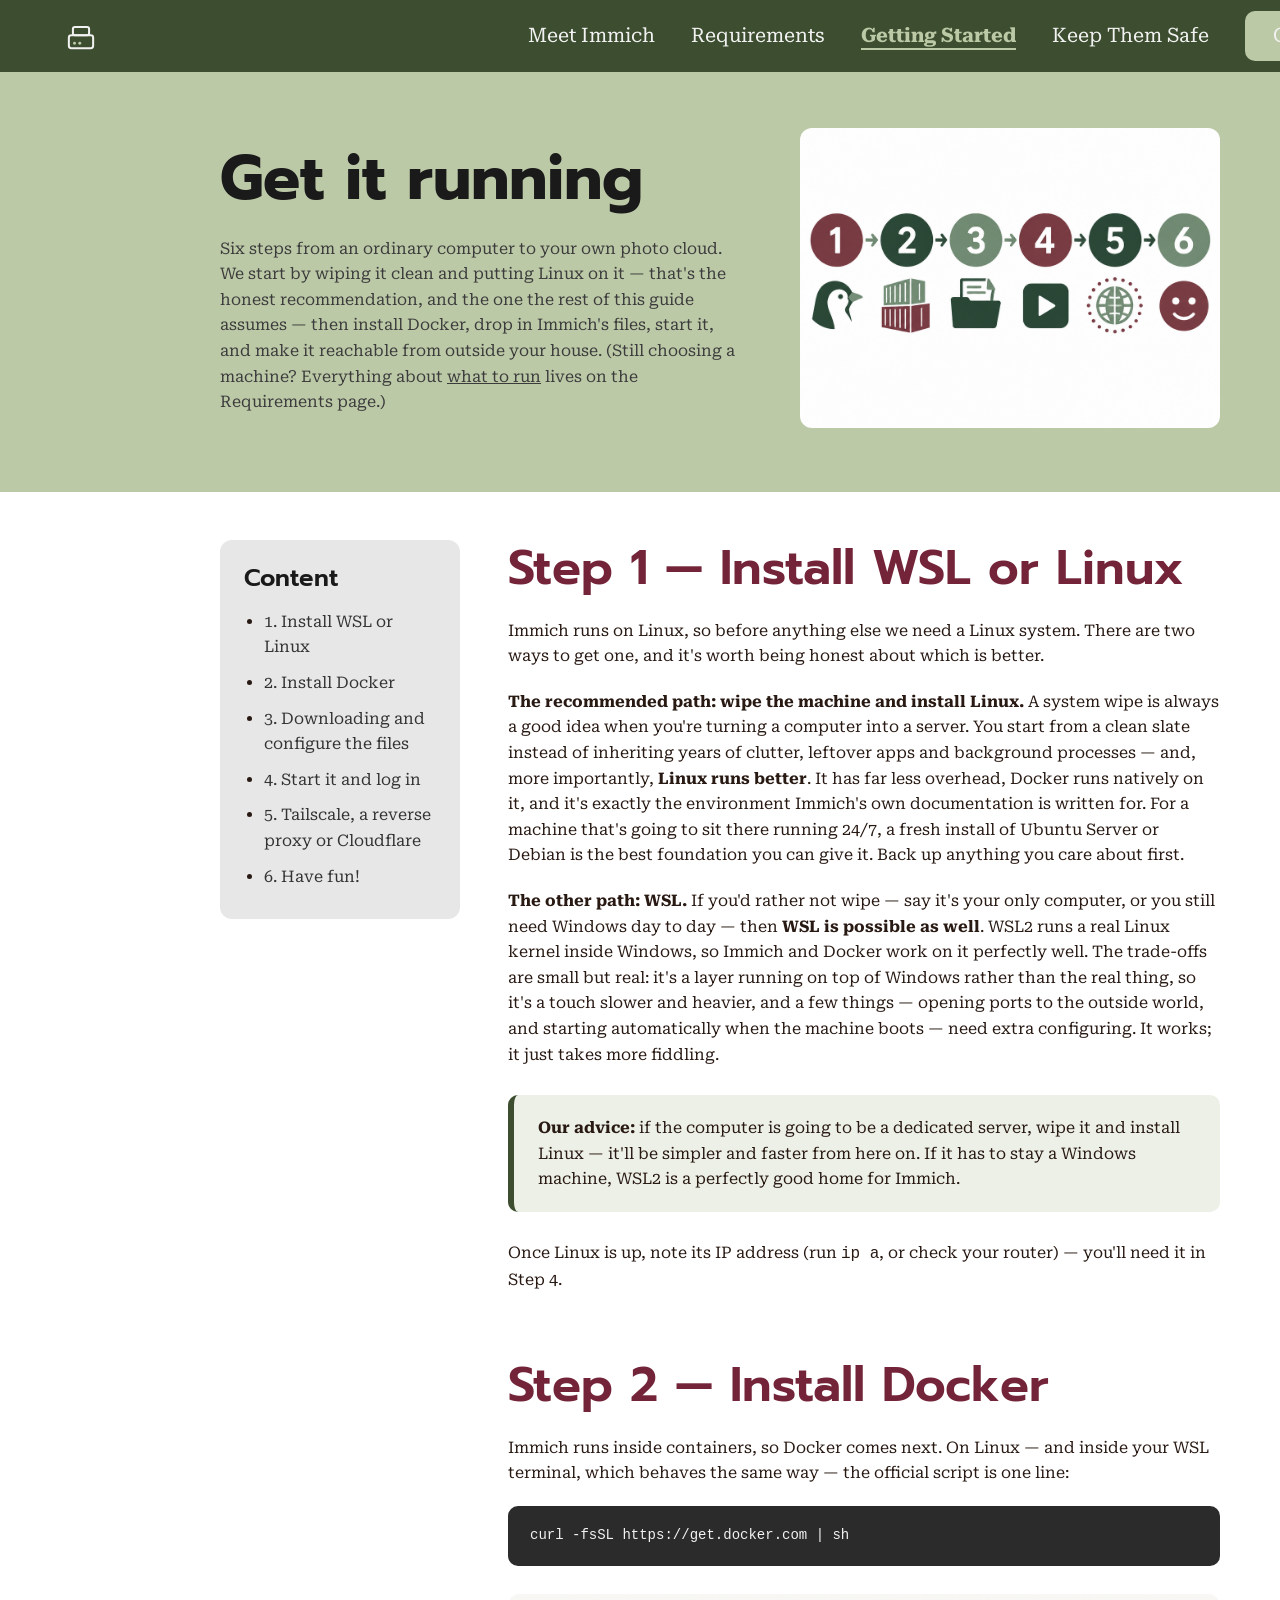
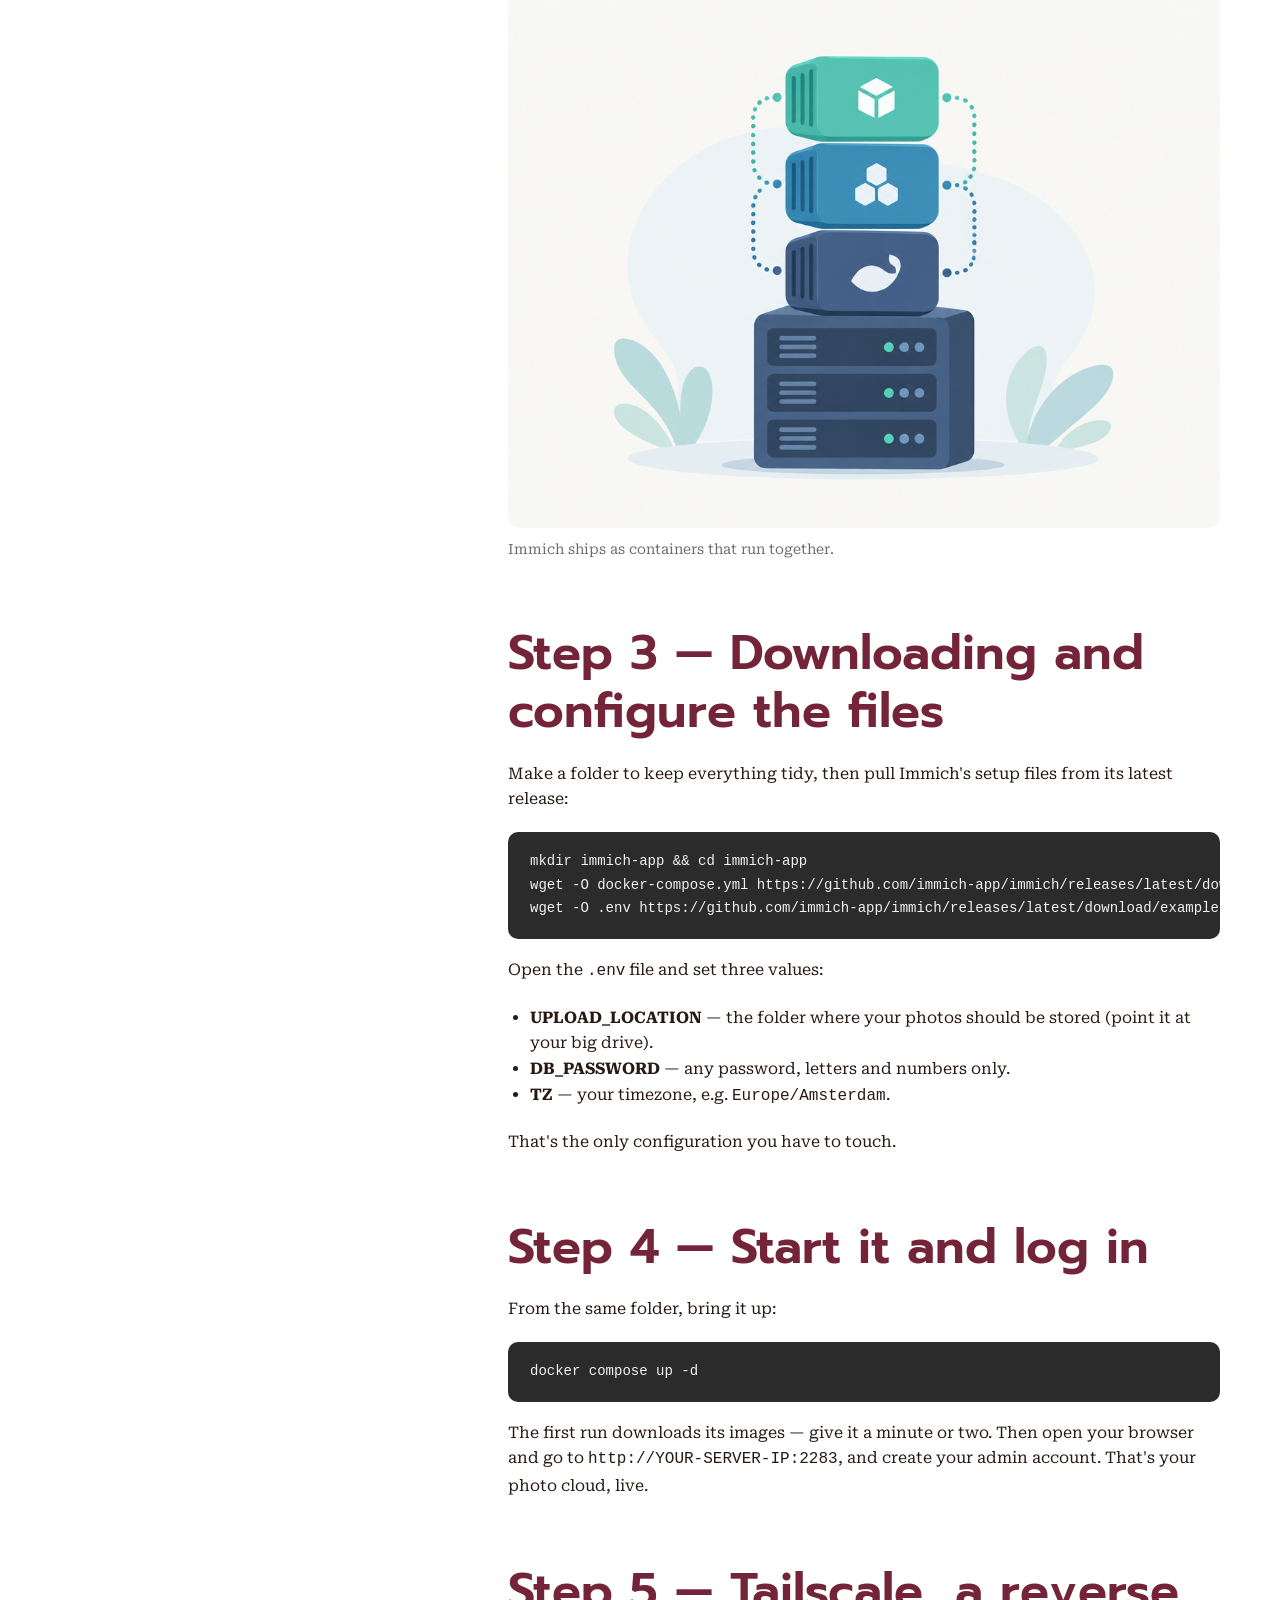
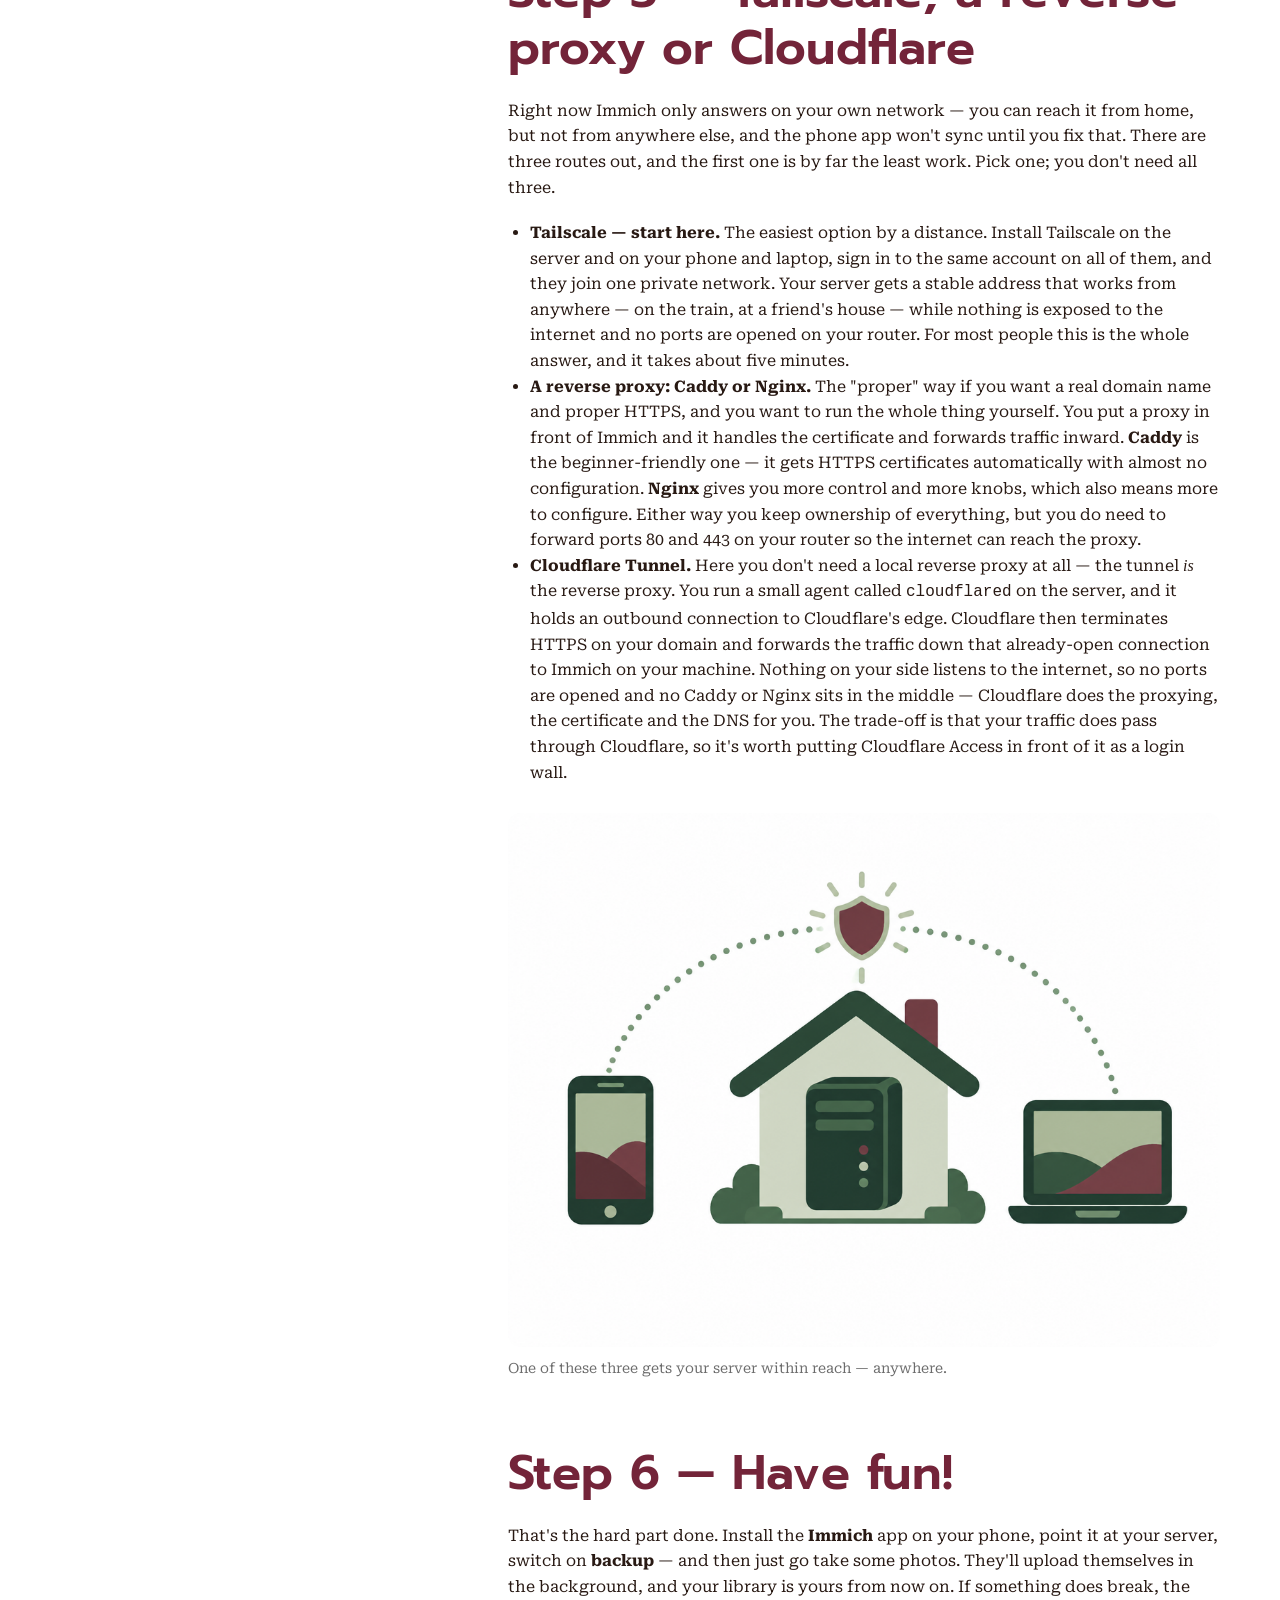
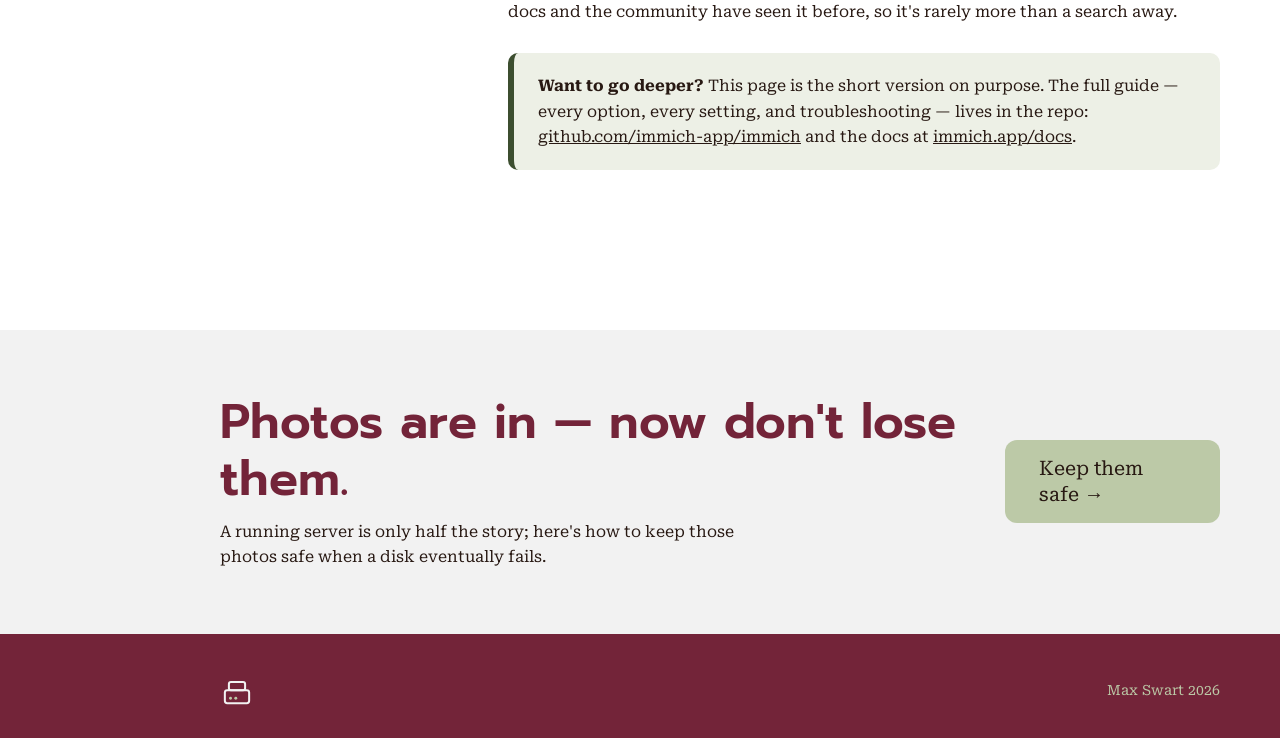
==== commit 51cc3a48: "Getting Started step 5: Cloudflare Tunnel needs no local reverse proxy" ====
--- a/getting-started.html
+++ b/getting-started.html
@@ -58,7 +58,7 @@
             <li><a href="#step2">2. Install Docker</a></li>
             <li><a href="#step3">3. Downloading and configure the files</a></li>
             <li><a href="#step4">4. Start it and log in</a></li>
-            <li><a href="#step5">5. Tailscale or a reverse proxy</a></li>
+            <li><a href="#step5">5. Tailscale, a reverse proxy or Cloudflare</a></li>
             <li><a href="#step6">6. Have fun!</a></li>
           </ul>
         </aside>
@@ -109,12 +109,12 @@
           </section>
 
           <section id="step5">
-            <h2>Step 5 — Tailscale or a reverse proxy</h2>
-            <p>Right now Immich only answers on your own network — you can reach it from home, but not from anywhere else, and the phone app won't sync until you fix that. Two routes get you out, and the first one is by far the least work.</p>
+            <h2>Step 5 — Tailscale, a reverse proxy or Cloudflare</h2>
+            <p>Right now Immich only answers on your own network — you can reach it from home, but not from anywhere else, and the phone app won't sync until you fix that. There are three routes out, and the first one is by far the least work. Pick one; you don't need all three.</p>
             <ul style="margin:0 0 20px 22px;">
               <li><strong>Tailscale — start here.</strong> The easiest option by a distance. Install Tailscale on the server and on your phone and laptop, sign in to the same account on all of them, and they join one private network. Your server gets a stable address that works from anywhere — on the train, at a friend's house — while nothing is exposed to the internet and no ports are opened on your router. For most people this is the whole answer, and it takes about five minutes.</li>
-              <li><strong>A reverse proxy: Caddy or Nginx.</strong> The "proper" way if you want a real domain name and proper HTTPS. You put a proxy in front of Immich and it handles the certificate and forwards traffic inward. <strong>Caddy</strong> is the beginner-friendly one — it gets HTTPS certificates automatically with almost no configuration. <strong>Nginx</strong> gives you more control and more knobs, which also means more to configure. Either way you keep ownership of everything, but you do need to forward ports 80 and 443 on your router so the internet can reach the proxy.</li>
-              <li><strong>Cloudflare.</strong> Two flavours, same idea. You can put Cloudflare in front of your Caddy or Nginx setup as DNS and proxy, adding caching and a layer of protection. Or skip the open ports entirely with a <strong>Cloudflare Tunnel</strong>: a small agent on your server makes an outbound connection to Cloudflare's edge, which then serves your site over HTTPS on your domain — nothing inbound is exposed. The trade-off is that your traffic passes through Cloudflare, so it's worth adding Cloudflare Access if you want a login wall in front of it too.</li>
+              <li><strong>A reverse proxy: Caddy or Nginx.</strong> The "proper" way if you want a real domain name and proper HTTPS, and you want to run the whole thing yourself. You put a proxy in front of Immich and it handles the certificate and forwards traffic inward. <strong>Caddy</strong> is the beginner-friendly one — it gets HTTPS certificates automatically with almost no configuration. <strong>Nginx</strong> gives you more control and more knobs, which also means more to configure. Either way you keep ownership of everything, but you do need to forward ports 80 and 443 on your router so the internet can reach the proxy.</li>
+              <li><strong>Cloudflare Tunnel.</strong> Here you don't need a local reverse proxy at all — the tunnel <em>is</em> the reverse proxy. You run a small agent called <code>cloudflared</code> on the server, and it holds an outbound connection to Cloudflare's edge. Cloudflare then terminates HTTPS on your domain and forwards the traffic down that already-open connection to Immich on your machine. Nothing on your side listens to the internet, so no ports are opened and no Caddy or Nginx sits in the middle — Cloudflare does the proxying, the certificate and the DNS for you. The trade-off is that your traffic does pass through Cloudflare, so it's worth putting Cloudflare Access in front of it as a login wall.</li>
             </ul>
             <figure class="figure">
               <img src="images/gs-03-remote-access.png" alt="A phone and a laptop connecting through dotted lines to a shielded home server inside a house." />
